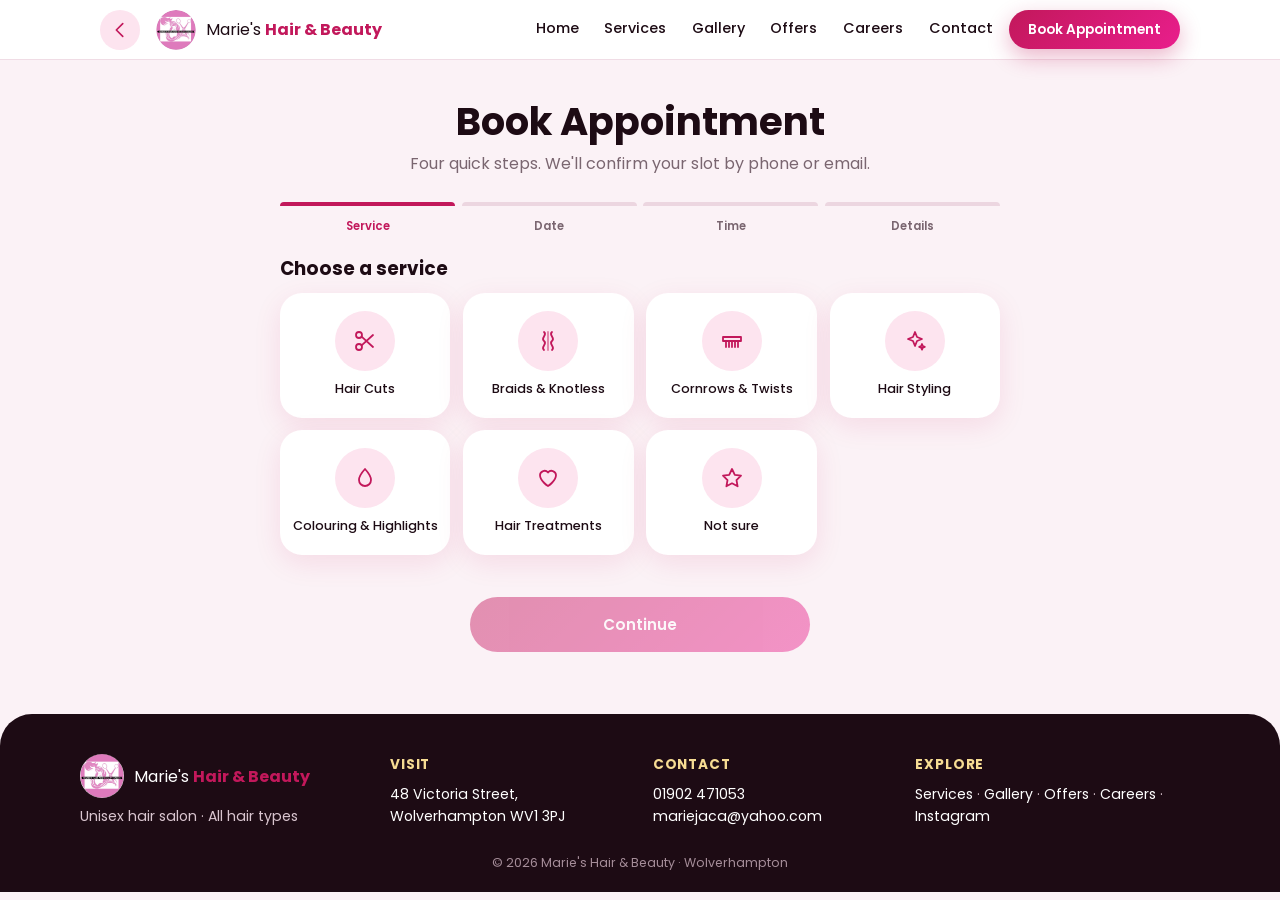
==== book.html @ dc259b33 "Redesign as app-style multi-page site with stepped booking; remove AI-generated imagery Co-Authored-" ====
<!doctype html>
<html lang="en-GB">
<head>
<meta charset="utf-8">
<meta name="viewport" content="width=device-width,initial-scale=1,viewport-fit=cover">
<title>Book Appointment | Marie's Hair & Beauty</title>
<meta name="description" content="Book your hair appointment online at Marie's Hair & Beauty, Wolverhampton. Choose a service, date and time.">
<meta name="theme-color" content="#c2185b">
<meta property="og:title" content="Book Appointment | Marie's Hair & Beauty">
<meta property="og:description" content="Book your hair appointment online at Marie's Hair & Beauty, Wolverhampton. Choose a service, date and time.">
<meta property="og:image" content="img/braids.jpg">
<link rel="icon" href="img/logo.png">
<link rel="preconnect" href="https://fonts.googleapis.com"><link rel="preconnect" href="https://fonts.gstatic.com" crossorigin>
<link href="https://fonts.googleapis.com/css2?family=Great+Vibes&family=Poppins:wght@300;400;500;600;700&display=swap" rel="stylesheet">
<link rel="stylesheet" href="style.css">
</head>
<body class="p-book">
<header class="top">
  <div class="top-in">
    <a class="back" href="index.html" onclick="if(history.length>1){history.back();return false}" aria-label="Back"><svg viewBox="0 0 24 24" width="24" height="24" fill="none" stroke="currentColor" stroke-width="1.8" stroke-linecap="round" stroke-linejoin="round" aria-hidden="true" ><path d="M15 5l-7 7 7 7"/></svg></a>
    <a class="brand" href="index.html"><img src="img/logo.png" alt="" width="40" height="40"><span>Marie's <b>Hair &amp; Beauty</b></span></a>
    <nav class="desk"><a href="index.html">Home</a><a href="services.html">Services</a><a href="gallery.html">Gallery</a><a href="offers.html">Offers</a><a href="careers.html">Careers</a><a href="contact.html">Contact</a></nav>
    <a class="btn sm" href="book.html">Book Appointment</a>
  </div>
</header>

<main>

<section class="wrap sec narrow booking" id="bk">
  <div class="pagehead"><h1>Book Appointment</h1><p>Four quick steps. We'll confirm your slot by phone or email.</p></div>
  <ol class="prog" id="prog"><li class="on">Service</li><li>Date</li><li>Time</li><li>Details</li></ol>

  <div class="step on" data-s="0">
    <h2>Choose a service</h2>
    <div class="chips"><button type="button" class="chip" data-v="Hair Cut"><i><svg viewBox="0 0 24 24" width="24" height="24" fill="none" stroke="currentColor" stroke-width="1.8" stroke-linecap="round" stroke-linejoin="round" aria-hidden="true" ><circle cx="6" cy="6" r="3"/><circle cx="6" cy="18" r="3"/><path d="M8.6 7.6L20 18M8.6 16.4L20 6"/></svg></i><span>Hair Cuts</span></button><button type="button" class="chip" data-v="Braids / Knotless"><i><svg viewBox="0 0 24 24" width="24" height="24" fill="none" stroke="currentColor" stroke-width="1.8" stroke-linecap="round" stroke-linejoin="round" aria-hidden="true" ><path d="M8 3c4 3-4 6 0 9s-4 6 0 9M16 3c-4 3 4 6 0 9s4 6 0 9"/><path d="M12 3v18" opacity=".5"/></svg></i><span>Braids & Knotless</span></button><button type="button" class="chip" data-v="Cornrows / Twists"><i><svg viewBox="0 0 24 24" width="24" height="24" fill="none" stroke="currentColor" stroke-width="1.8" stroke-linecap="round" stroke-linejoin="round" aria-hidden="true" ><path d="M3 8h18v4H3z"/><path d="M6 12v6M9 12v6M12 12v6M15 12v6M18 12v6"/></svg></i><span>Cornrows & Twists</span></button><button type="button" class="chip" data-v="Hair Styling"><i><svg viewBox="0 0 24 24" width="24" height="24" fill="none" stroke="currentColor" stroke-width="1.8" stroke-linecap="round" stroke-linejoin="round" aria-hidden="true" ><path d="M12 3l2 5 5 2-5 2-2 5-2-5-5-2 5-2z"/><path d="M19 15l.8 2 2 .8-2 .8-.8 2-.8-2-2-.8 2-.8z"/></svg></i><span>Hair Styling</span></button><button type="button" class="chip" data-v="Colouring / Highlights"><i><svg viewBox="0 0 24 24" width="24" height="24" fill="none" stroke="currentColor" stroke-width="1.8" stroke-linecap="round" stroke-linejoin="round" aria-hidden="true" ><path d="M12 3s6 6.5 6 11a6 6 0 0 1-12 0c0-4.500 6-11 6-11z"/></svg></i><span>Colouring & Highlights</span></button><button type="button" class="chip" data-v="Hair Treatment"><i><svg viewBox="0 0 24 24" width="24" height="24" fill="none" stroke="currentColor" stroke-width="1.8" stroke-linecap="round" stroke-linejoin="round" aria-hidden="true" ><path d="M12 20s-8-5-8-11a4.500 4.500 0 0 1 8-2.500A4.500 4.500 0 0 1 20 9c0 6-8 11-8 11z"/></svg></i><span>Hair Treatments</span></button><button type="button" class="chip" data-v="Not sure, advise me"><i><svg viewBox="0 0 24 24" width="24" height="24" fill="none" stroke="currentColor" stroke-width="1.8" stroke-linecap="round" stroke-linejoin="round" aria-hidden="true" ><path d="M12 3l2.800 5.800 6.200.9-4.500 4.400 1.100 6.200L12 17.300 6.400 20.300l1.100-6.200L3 9.700l6.200-.9z"/></svg></i><span>Not sure</span></button></div>
  </div>
  <div class="step" data-s="1">
    <h2>Pick a date</h2>
    <p class="mut small" id="dnote"></p>
    <div class="dates" id="dates"></div>
  </div>
  <div class="step" data-s="2">
    <h2>Choose a time</h2>
    <div class="times" id="times"></div>
    <p class="mut small">Time slots are requests. We'll confirm availability with you.</p>
  </div>
  <div class="step" data-s="3">
    <h2>Your details</h2>
    <form class="form flat" id="df" novalidate>
      <label>Full name<input name="name" required autocomplete="name"></label>
      <label>Phone<input name="phone" type="tel" required autocomplete="tel" placeholder="07xxx xxxxxx"></label>
      <label>Email <small>(optional)</small><input name="email" type="email" autocomplete="email"></label>
      <label>Notes <small>(style, length, colour, anything we should know)</small><textarea name="notes" rows="3"></textarea></label>
      <label class="chk"><input type="checkbox" id="disc"> Apply the opening 10% discount (bookings 1–14 Oct 2026)</label>
      <label class="chk"><input type="checkbox" id="rem" checked> Remember my details on this device</label>
    </form>
  </div>
  <p class="err" id="err" role="alert"></p>

  <div class="summary" id="sum" hidden></div>
  <div class="bar"><button class="btn ghost" id="prev" type="button" hidden>Back</button><button class="btn block" id="next" type="button" disabled>Continue</button></div>

  <div class="done" id="done" hidden>
    <div class="tick"><svg viewBox="0 0 24 24" width="24" height="24" fill="none" stroke="currentColor" stroke-width="1.8" stroke-linecap="round" stroke-linejoin="round" aria-hidden="true" ><path d="M5 12.500l4.500 4.500L19 7"/></svg></div>
    <h2>Request ready to send</h2>
    <p id="dmsg"></p>
    <div class="summary" id="dsum"></div>
    <p class="mut small">Your email app should have opened with the booking ready. Tap <b>Send</b> there to finish. If it didn't open, use the button below.</p>
    <a class="btn block" id="mailbtn" href="#"><svg viewBox="0 0 24 24" width="24" height="24" fill="none" stroke="currentColor" stroke-width="1.8" stroke-linecap="round" stroke-linejoin="round" aria-hidden="true" ><path d="M21 3L10 14M21 3l-7 18-4-7-7-4z"/></svg> Send booking email</a>
    <button class="btn ghost block" id="icsbtn" type="button"><svg viewBox="0 0 24 24" width="24" height="24" fill="none" stroke="currentColor" stroke-width="1.8" stroke-linecap="round" stroke-linejoin="round" aria-hidden="true" ><path d="M12 3v12M7 10l5 5 5-5M4 21h16"/></svg> Add to my calendar</button>
    <a class="btn ghost block" href="tel:01902471053"><svg viewBox="0 0 24 24" width="24" height="24" fill="none" stroke="currentColor" stroke-width="1.8" stroke-linecap="round" stroke-linejoin="round" aria-hidden="true" ><path d="M5 4h4l2 5-2.500 1.500a11 11 0 0 0 5 5L15 13l5 2v4a2 2 0 0 1-2 2A16 16 0 0 1 3 6a2 2 0 0 1 2-2z"/></svg> Call 01902 471053</a>
    <a class="link" href="book.html">Make another booking</a>
  </div>
</section>

</main>
<footer class="foot">
  <div class="foot-in">
    <div><a class="brand" href="index.html"><img src="img/logo.png" alt="" width="44" height="44"><span>Marie's <b>Hair &amp; Beauty</b></span></a>
    <p>Unisex hair salon · All hair types</p></div>
    <div><h4>Visit</h4><p><a href="https://www.google.com/maps/search/?api=1&query=48+Victoria+Street+Wolverhampton+WV1+3PJ" target="_blank" rel="noopener">48 Victoria Street, Wolverhampton WV1 3PJ</a></p></div>
    <div><h4>Contact</h4><p><a href="tel:01902471053">01902 471053</a><br><a href="mailto:mariejaca@yahoo.com">mariejaca@yahoo.com</a></p></div>
    <div><h4>Explore</h4><p><a href="services.html">Services</a> · <a href="gallery.html">Gallery</a> · <a href="offers.html">Offers</a> · <a href="careers.html">Careers</a> · <a href="https://www.instagram.com/marieshairandbeautysalon/" target="_blank" rel="noopener">Instagram</a></p></div>
  </div>
  <p class="copy">© <span id="yr"></span> Marie's Hair &amp; Beauty · Wolverhampton</p>
</footer>
<nav class="tabbar" aria-label="Main"><a href="index.html" class=""><svg viewBox="0 0 24 24" width="24" height="24" fill="none" stroke="currentColor" stroke-width="1.8" stroke-linecap="round" stroke-linejoin="round" aria-hidden="true" ><path d="M3 11l9-8 9 8"/><path d="M5 10v10h5v-6h4v6h5V10"/></svg><span>Home</span></a><a href="services.html" class=""><svg viewBox="0 0 24 24" width="24" height="24" fill="none" stroke="currentColor" stroke-width="1.8" stroke-linecap="round" stroke-linejoin="round" aria-hidden="true" ><circle cx="6" cy="6" r="3"/><circle cx="6" cy="18" r="3"/><path d="M8.6 7.6L20 18M8.6 16.4L20 6"/></svg><span>Services</span></a><a href="book.html" class="on mid"><svg viewBox="0 0 24 24" width="24" height="24" fill="none" stroke="currentColor" stroke-width="1.8" stroke-linecap="round" stroke-linejoin="round" aria-hidden="true" ><rect x="3" y="5" width="18" height="16" rx="3"/><path d="M3 10h18M8 3v4M16 3v4"/></svg><span>Book</span></a><a href="gallery.html" class=""><svg viewBox="0 0 24 24" width="24" height="24" fill="none" stroke="currentColor" stroke-width="1.8" stroke-linecap="round" stroke-linejoin="round" aria-hidden="true" ><rect x="3" y="4" width="18" height="16" rx="3"/><circle cx="9" cy="10" r="1.500"/><path d="M21 16l-5-5-9 9"/></svg><span>Gallery</span></a><a href="contact.html" class=""><svg viewBox="0 0 24 24" width="24" height="24" fill="none" stroke="currentColor" stroke-width="1.8" stroke-linecap="round" stroke-linejoin="round" aria-hidden="true" ><circle cx="12" cy="8" r="4"/><path d="M4 21a8 8 0 0 1 16 0"/></svg><span>Contact</span></a></nav>
<script src="app.js"></script>
<script src="book.js"></script>
</body>
</html>
---- style.css ----
:root{--p:#c2185b;--p2:#e91e8c;--pd:#8e0f43;--pl:#fde4ef;--pl2:#fff5f9;--gold:#e0b45a;--gold2:#f6dc93;--ink:#1d0b14;--mut:#7a6670;--bg:#fbf2f6;--r:22px;--sh:0 8px 28px rgba(194,24,91,.10)}
*{box-sizing:border-box;margin:0;padding:0}html{scroll-behavior:smooth;-webkit-text-size-adjust:100%}
body{font-family:Poppins,system-ui,sans-serif;background:var(--bg);color:var(--ink);line-height:1.6;overflow-x:hidden;padding-bottom:88px}
img{max-width:100%;display:block}a{color:var(--p);text-decoration:none}button{font:inherit;cursor:pointer}
[hidden]{display:none!important}
h1,h2,h3{line-height:1.2}svg{flex:none}
.wrap{max-width:1120px;margin:auto;padding-inline:20px}.narrow{max-width:760px}.sec{padding-block:1.4rem}
.mut{color:var(--mut)}.small{font-size:.8rem}.center{text-align:center}
/* buttons */
.btn{display:inline-flex;align-items:center;justify-content:center;gap:.5rem;background:linear-gradient(135deg,var(--p),var(--p2));color:#fff;border:0;border-radius:50px;padding:.95rem 1.8rem;font-weight:600;font-size:.95rem;box-shadow:0 8px 22px rgba(194,24,91,.32);transition:.2s}
.btn:hover{transform:translateY(-2px)}.btn:disabled{opacity:.45;box-shadow:none;cursor:not-allowed;transform:none}
.btn.sm{padding:.55rem 1.2rem;font-size:.85rem}.btn.block{width:100%}
.btn.gold{background:linear-gradient(135deg,var(--gold),var(--gold2));color:#3b2500;box-shadow:0 6px 18px rgba(0,0,0,.2)}
.btn.ghost{background:#fff;color:var(--p);border:2px solid var(--p);box-shadow:none}
.btn.ghost-w{background:rgba(255,255,255,.14);border:1.5px solid rgba(255,255,255,.6);box-shadow:none}
.btn svg{width:20px;height:20px}
/* header */
.top{position:sticky;top:0;z-index:30;background:rgba(255,255,255,.94);backdrop-filter:blur(12px);border-bottom:1px solid #f0dce5}
.top-in{max-width:1120px;margin:auto;padding:.6rem 20px;display:flex;align-items:center;gap:1rem}
.brand{display:flex;align-items:center;gap:.6rem;color:var(--ink);font-weight:400;font-size:1rem;margin-right:auto}.brand img{border-radius:50%}.brand b{color:var(--p);font-weight:700}
.back{width:40px;height:40px;border-radius:50%;background:var(--pl);display:grid;place-items:center;color:var(--p)}.back svg{width:22px}
.desk{display:flex;gap:1.6rem}.desk a{color:var(--ink);font-size:.9rem;font-weight:500;padding:.3rem 0;border-bottom:2px solid transparent}.desk a.on,.desk a:hover{color:var(--p);border-color:var(--p)}
/* hero */
.hero{background:radial-gradient(circle at 85% 10%,#ff5fa8 0,transparent 45%),linear-gradient(150deg,var(--pd),var(--p) 55%,var(--p2));color:#fff;border-radius:0 0 40px 40px;padding:2.4rem 0 3.2rem;overflow:hidden}
.hero-in{max-width:1120px;margin:auto;padding-inline:20px;display:grid;grid-template-columns:1.1fr .9fr;gap:2rem;align-items:center}
.hi{font-family:'Great Vibes',cursive;font-size:2rem;color:var(--gold2);line-height:1}
.hero h1{font-size:clamp(1.9rem,4.6vw,3.3rem);font-weight:700;margin:.3rem 0 1rem}.hero h1 em{display:block;font-style:normal;color:var(--gold2);font-weight:600;font-size:.62em;margin-top:.4rem}
.lead{color:#ffe9f2;max-width:520px;margin-bottom:1.4rem}
.search{display:flex;align-items:center;gap:.7rem;background:#fff;color:var(--mut);border-radius:50px;padding:.55rem .55rem .55rem 1.2rem;max-width:480px;box-shadow:0 10px 30px rgba(0,0,0,.2)}
.search svg{color:var(--p)}.search span{flex:1;font-size:.9rem}.search b{width:42px;height:42px;border-radius:50%;background:var(--pl);display:grid;place-items:center;color:var(--p)}
.hero-cta{display:flex;gap:.8rem;margin-top:1.2rem;flex-wrap:wrap}
.hero-pics{position:relative;height:340px}.hero-pics img{position:absolute;object-fit:cover;border-radius:26px;border:4px solid #fff;box-shadow:0 14px 36px rgba(0,0,0,.35)}
.p1{width:150px;height:190px;left:0;top:70px;transform:rotate(-8deg)}.p2{width:190px;height:250px;left:calc(50% - 95px);top:0;z-index:2}.p3{width:150px;height:190px;right:0;top:80px;transform:rotate(8deg)}
/* sections */
.sec-h{display:flex;justify-content:space-between;align-items:baseline;margin-bottom:.9rem}.sec-h h2{font-size:1.25rem;font-weight:700}.sec-h a{display:flex;align-items:center;gap:.2rem;font-size:.85rem;font-weight:500}.sec-h a svg{width:16px}
.offer-card{position:relative;display:flex;justify-content:space-between;align-items:center;gap:1rem;background:linear-gradient(135deg,var(--pd),var(--p));color:#fff;border-radius:var(--r);padding:1.5rem;overflow:hidden;box-shadow:var(--sh)}
.offer-card:before{content:"";position:absolute;right:-60px;top:-60px;width:220px;height:220px;border-radius:50%;background:rgba(255,255,255,.08)}
.offer-card small{color:var(--gold2);font-weight:500;letter-spacing:.04em}.offer-card h3,.offer-card h1{font-size:1.4rem;margin:.3rem 0 .9rem;font-weight:700}.offer-card span:not(.btn){color:var(--gold2)}
.offer-card.big{flex-direction:column;align-items:flex-start;padding:2rem;margin-top:1rem}.offer-card.big h1{font-size:clamp(1.8rem,5vw,2.6rem)}.offer-card.big p{color:#ffe9f2;margin-bottom:1rem}
.off-badge{flex:none;width:92px;height:92px;border-radius:50%;background:linear-gradient(135deg,var(--gold),var(--gold2));color:#3b2500;display:grid;place-content:center;text-align:center;line-height:1;z-index:1;box-shadow:0 8px 20px rgba(0,0,0,.25)}.offer-card .off-badge span{color:#3b2500}.off-badge b{font-size:1.9rem}.off-badge span{font-size:.8rem;font-weight:700}
.offer-card.big .off-badge{position:absolute;right:1.4rem;top:1.4rem}
.cd{display:flex;gap:.5rem;margin-bottom:1rem;align-items:center;flex-wrap:wrap}.cd div{background:rgba(255,255,255,.14);border-radius:12px;padding:.35rem .7rem;text-align:center;min-width:54px}.cd b{display:block;font-size:1.15rem}.cd small{font-size:.6rem;letter-spacing:.12em;text-transform:uppercase;color:#fff}.cd p{font-weight:600;color:var(--gold2)}
.svc-row{display:grid;grid-template-columns:repeat(6,1fr);gap:.8rem}
.svc{display:flex;flex-direction:column;align-items:center;gap:.5rem;color:var(--ink);font-size:.8rem;font-weight:500;text-align:center}
.svc i,.chip i,.lcard>i{width:60px;height:60px;border-radius:50%;background:var(--pl);color:var(--p);display:grid;place-items:center;transition:.2s}.svc:hover i{background:var(--p);color:#fff;transform:translateY(-3px)}
.hscroll{display:flex;gap:1rem;overflow-x:auto;scroll-snap-type:x mandatory;padding-bottom:.6rem;scrollbar-width:none}.hscroll::-webkit-scrollbar{display:none}
.hscroll a{flex:0 0 200px;scroll-snap-align:start}.hscroll img{width:100%;height:260px;object-fit:cover;border-radius:var(--r);box-shadow:var(--sh)}
.feat{display:grid;grid-template-columns:repeat(4,1fr);gap:1rem}.feat>div{background:#fff;border-radius:var(--r);padding:1.3rem;box-shadow:var(--sh)}.feat svg{color:var(--p);width:30px;height:30px}.feat h3{font-size:1rem;margin:.6rem 0 .2rem}.feat p{font-size:.85rem;color:var(--mut)}
.promo{display:flex;justify-content:space-between;align-items:center;gap:1rem;flex-wrap:wrap;background:var(--ink);color:#fff;border-radius:var(--r);padding:1.6rem}.promo small{color:var(--gold2);font-weight:600;letter-spacing:.08em;text-transform:uppercase;font-size:.72rem}.promo h3{font-size:1.3rem;margin:.2rem 0}.promo p{color:#d9c5cf;font-size:.9rem}
/* inner pages */
.pagehead{text-align:center;margin:1rem 0 1.6rem}.pagehead h1{font-size:clamp(1.7rem,4vw,2.4rem);font-weight:700}.pagehead p{color:var(--mut);max-width:520px;margin:.4rem auto 0}
.pill{display:inline-block;background:var(--pl);color:var(--p);font-weight:600;font-size:.75rem;padding:.25rem .8rem;border-radius:50px;margin-bottom:.6rem;letter-spacing:.05em;text-transform:uppercase}
.list{display:grid;gap:.9rem}.lcard{display:flex;align-items:center;gap:1rem;background:#fff;border-radius:var(--r);padding:1rem 1.2rem;box-shadow:var(--sh)}.lcard h3{font-size:1.05rem}.lcard p{font-size:.85rem;color:var(--mut)}.lcard>div{flex:1}
.note-card{display:flex;gap:.8rem;align-items:center;background:var(--pl);border-radius:var(--r);padding:1rem 1.2rem;margin:1.2rem 0;font-size:.9rem}.note-card svg{color:var(--p);width:28px;height:28px}
.gal{display:grid;grid-template-columns:repeat(2,1fr);gap:.9rem;margin-bottom:1.6rem}.tile{border:0;padding:0;border-radius:var(--r);overflow:hidden;background:#ddd;aspect-ratio:1;box-shadow:var(--sh)}.tile.tall{aspect-ratio:3/4}.tile img{width:100%;height:100%;object-fit:cover;transition:.4s}.tile:hover img{transform:scale(1.06)}
.lb{position:fixed;inset:0;z-index:100;background:rgba(20,5,12,.93);display:flex;align-items:center;justify-content:center}.lb[hidden]{display:none}.lb img{max-width:min(92vw,560px);max-height:82vh;border-radius:16px}
.lb button{position:absolute;background:rgba(255,255,255,.15);color:#fff;border:0;width:46px;height:46px;border-radius:50%;font-size:1.8rem;line-height:1}.lb-x{top:16px;right:16px}.lb-p{left:12px}.lb-n{right:12px}
.panel{background:#fff;border-radius:var(--r);padding:1.4rem;box-shadow:var(--sh);margin-top:1rem}.panel h2{font-size:1.1rem;margin:.2rem 0 .8rem}.two{display:grid;grid-template-columns:1fr 1fr;gap:1rem}.two .panel{margin:0}
.ticks{list-style:none}.ticks li{position:relative;padding-left:1.7rem;margin:.45rem 0;font-size:.92rem}.ticks li:before{content:"";position:absolute;left:0;top:.35em;width:1.05rem;height:1.05rem;border-radius:50%;background:var(--pl) url("data:image/svg+xml,%3Csvg xmlns='http://www.w3.org/2000/svg' viewBox='0 0 24 24' fill='none' stroke='%23c2185b' stroke-width='3.5' stroke-linecap='round' stroke-linejoin='round'%3E%3Cpath d='M5 12.5l4.5 4.5L19 7'/%3E%3C/svg%3E") center/70% no-repeat}
.steps{padding-left:1.2rem;margin-bottom:1rem}.steps li{margin:.5rem 0;font-size:.92rem}
.quick{display:grid;grid-template-columns:repeat(2,1fr);gap:.8rem}.quick a{display:flex;flex-direction:column;gap:.15rem;background:#fff;border-radius:var(--r);padding:1.1rem;box-shadow:var(--sh);color:var(--ink);word-break:break-word}.quick svg{color:var(--p);margin-bottom:.3rem}.quick span{font-size:.8rem;color:var(--mut)}
.map{margin-top:1rem;border-radius:var(--r);overflow:hidden;box-shadow:var(--sh)}.map iframe{width:100%;height:280px;border:0;display:block}
/* forms */
.form{display:grid;gap:.9rem}.form label{display:flex;flex-direction:column;gap:.3rem;font-weight:500;font-size:.85rem}.form small{font-weight:300;color:var(--mut)}
.form input:not([type=checkbox]),.form select,.form textarea{font:400 1rem Poppins;padding:.85rem 1rem;border:1.5px solid #ecd6e0;border-radius:14px;background:var(--pl2);width:100%}
.form input:focus,.form textarea:focus{outline:none;border-color:var(--p);box-shadow:0 0 0 3px rgba(194,24,91,.15)}.chk{flex-direction:row!important;align-items:center;gap:.6rem!important;font-weight:400!important}.chk input{accent-color:var(--p);width:18px;height:18px}
.err{color:#c0182f;font-size:.88rem;min-height:1.2em;margin-top:.4rem}.flat{background:#fff;border-radius:var(--r);padding:1.2rem;box-shadow:var(--sh)}
/* booking */
.prog{display:flex;list-style:none;gap:.4rem;margin-bottom:1.4rem}.prog li{flex:1;text-align:center;font-size:.72rem;font-weight:600;color:var(--mut);padding-top:.7rem;border-top:4px solid #ecd6e0;border-radius:4px}.prog li.on{color:var(--p);border-color:var(--p)}.prog li.ok{border-color:var(--gold)}
.step{display:none}.step.on{display:block;animation:in .3s}@keyframes in{from{opacity:0;transform:translateY(8px)}}.step h2{font-size:1.15rem;margin-bottom:.8rem}
.chips{display:grid;grid-template-columns:repeat(3,1fr);gap:.8rem}.chip{border:2px solid transparent;background:#fff;border-radius:var(--r);padding:1rem .5rem;display:flex;flex-direction:column;align-items:center;gap:.5rem;font-size:.8rem;font-weight:500;color:var(--ink);box-shadow:var(--sh);transition:.2s}.chip.sel{border-color:var(--p);background:var(--pl2)}.chip.sel i{background:var(--p);color:#fff}
.dates{display:grid;grid-template-columns:repeat(4,1fr);gap:.8rem .6rem;padding-top:.6rem}.dt{position:relative;border:2px solid transparent;background:#fff;border-radius:18px;padding:.7rem .2rem;text-align:center;box-shadow:var(--sh);color:var(--ink)}.dt small{display:block;font-size:.7rem;color:var(--mut);text-transform:uppercase;letter-spacing:.08em}.dt b{font-size:1.3rem;display:block;line-height:1.2}.dt em{font-style:normal;font-size:.68rem;color:var(--mut)}.dt.sel{background:var(--p);color:#fff;border-color:var(--p)}.dt.sel small,.dt.sel em{color:#ffd9e8}
.dt .off{position:absolute;top:-8px;right:-4px;background:var(--gold);color:#3b2500;font-size:.6rem;font-weight:700;padding:.1rem .45rem;border-radius:50px}
.times{display:grid;grid-template-columns:repeat(4,1fr);gap:.6rem}.tm{border:2px solid transparent;background:#fff;border-radius:14px;padding:.7rem 0;font-weight:500;font-size:.9rem;box-shadow:var(--sh);color:var(--ink)}.tm.sel{background:var(--p);color:#fff}
.summary{background:var(--pl);border-radius:var(--r);padding:1rem 1.2rem;margin-top:1rem;font-size:.9rem}.summary div{display:flex;justify-content:space-between;gap:1rem;padding:.25rem 0}.summary span{color:var(--mut)}.summary b{text-align:right}
.bar{display:flex;gap:.7rem;position:fixed;left:0;right:0;bottom:0;z-index:40;padding:.8rem 20px calc(.8rem + env(safe-area-inset-bottom));background:#fff;border-radius:24px 24px 0 0;box-shadow:0 -8px 30px rgba(194,24,91,.15)}.bar .ghost{flex:0 0 auto}
.done{text-align:center}.done .tick{width:76px;height:76px;border-radius:50%;background:linear-gradient(135deg,var(--p),var(--p2));color:#fff;display:grid;place-items:center;margin:0 auto 1rem}.done .tick svg{width:38px;height:38px}.done .btn{margin-top:.7rem}.done .summary{text-align:left;margin:1rem 0}.link{display:inline-block;margin-top:1.2rem;font-weight:500}
.booking.fin .prog,.booking.fin .step,.booking.fin .bar,.booking.fin .pagehead,.booking.fin #sum{display:none}
.booking .bar{max-width:none}
/* footer / tabs */
.sticky-cta{position:fixed;left:0;right:0;bottom:0;z-index:40;padding:.8rem 20px calc(.8rem + env(safe-area-inset-bottom));background:#fff;border-radius:24px 24px 0 0;box-shadow:0 -8px 30px rgba(194,24,91,.15)}
.foot{background:var(--ink);color:#d9c5cf;margin-top:2.5rem;padding:2.5rem 20px 1.2rem;border-radius:32px 32px 0 0}.foot-in{max-width:1120px;margin:auto;display:grid;grid-template-columns:1.2fr 1fr 1fr 1.2fr;gap:1.6rem}.foot .brand{color:#fff}.foot h4{color:var(--gold2);font-size:.85rem;margin-bottom:.4rem;letter-spacing:.06em;text-transform:uppercase}.foot a{color:#fff}.foot p{font-size:.88rem;margin-top:.4rem}.copy{text-align:center;font-size:.78rem!important;margin-top:1.6rem!important;color:#a58d99}
.tabbar{display:none}
body:has(.sticky-cta) .tabbar,body.p-book .tabbar{display:none!important}
@media(min-width:861px){.hscroll a{flex:1 1 0}.sticky-cta,.bar{position:static;box-shadow:none;background:none;padding:1.2rem 0 0;border-radius:0}.sticky-cta .btn,.bar .btn.block{max-width:340px;margin:auto}.bar{justify-content:center}body{padding-bottom:0}.tabbar{display:none!important}
.chips{grid-template-columns:repeat(4,1fr)}.dates{grid-template-columns:repeat(7,1fr)}.times{grid-template-columns:repeat(6,1fr)}.gal{grid-template-columns:repeat(4,1fr)}.quick{grid-template-columns:repeat(4,1fr)}.sticky-cta{max-width:1120px;margin:1rem auto 0;padding-inline:20px}}
@media(max-width:860px){
.desk,.top .btn.sm{display:none}.hero{padding:1.6rem 0 2.4rem;border-radius:0 0 32px 32px}.hero-in{grid-template-columns:1fr}.hero-pics{height:260px;order:-1}.hero-txt{text-align:left}
.p1,.p3{width:110px;height:140px;top:60px}.p2{width:140px;height:190px;left:calc(50% - 70px)}
.svc-row{grid-template-columns:repeat(3,1fr);gap:1rem .6rem}.feat{grid-template-columns:1fr 1fr}.two{grid-template-columns:1fr}.foot-in{grid-template-columns:1fr 1fr}.foot{padding-bottom:6rem}
.tabbar{display:flex;position:fixed;left:12px;right:12px;bottom:calc(10px + env(safe-area-inset-bottom));z-index:40;background:#fff;border-radius:28px;box-shadow:0 10px 34px rgba(194,24,91,.28);padding:.45rem .4rem}
.tabbar a{flex:1;display:flex;flex-direction:column;align-items:center;gap:.1rem;color:#a48a97;font-size:.66rem;font-weight:500;padding:.3rem 0}.tabbar svg{width:22px;height:22px}.tabbar a.on{color:var(--p)}
.tabbar a.mid{margin-top:-24px}.tabbar a.mid svg{width:54px;height:54px;padding:15px;border-radius:50%;background:linear-gradient(135deg,var(--p),var(--p2));color:#fff;box-shadow:0 8px 20px rgba(194,24,91,.45)}}
@media(max-width:420px){.offer-card{flex-direction:column;align-items:flex-start}.offer-card .off-badge{position:absolute;right:1rem;top:1rem;width:72px;height:72px}.off-badge b{font-size:1.4rem}.offer-card h3{padding-right:76px}.dates{gap:.45rem}.times{gap:.45rem}}
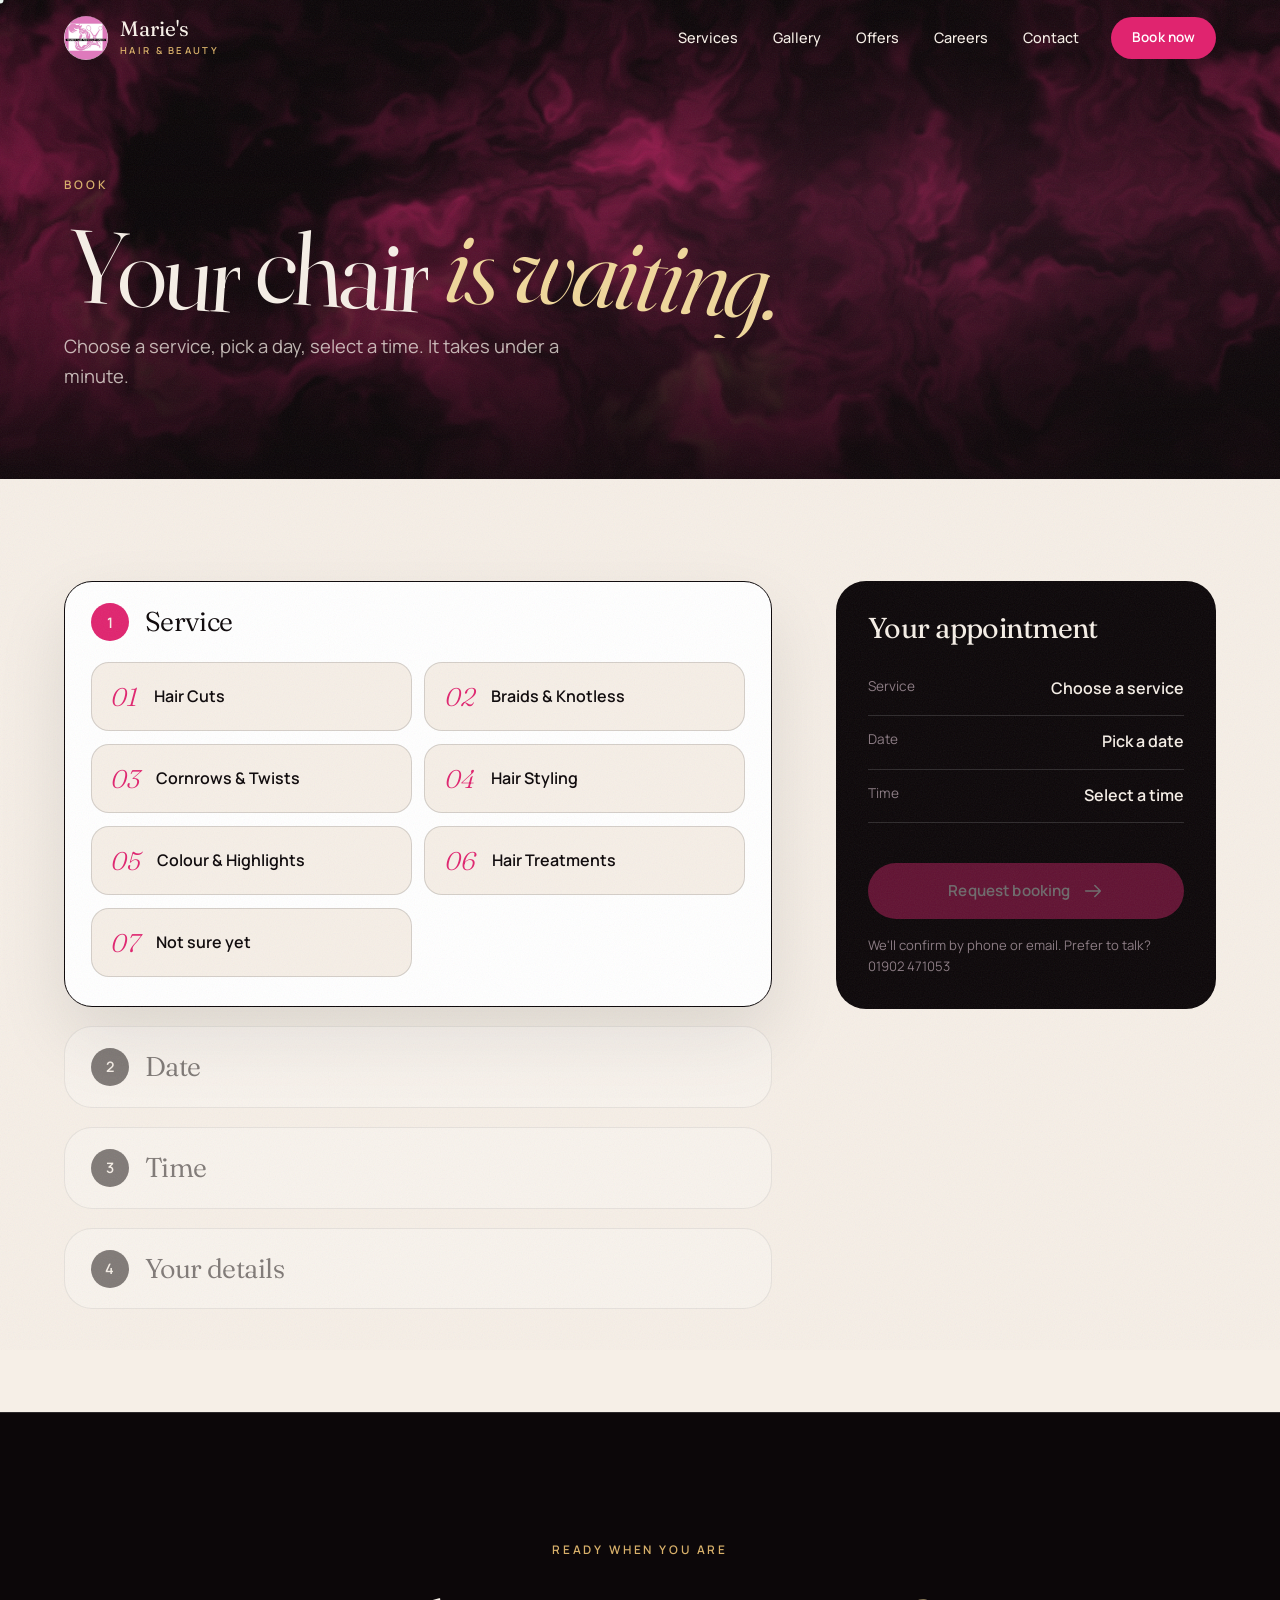
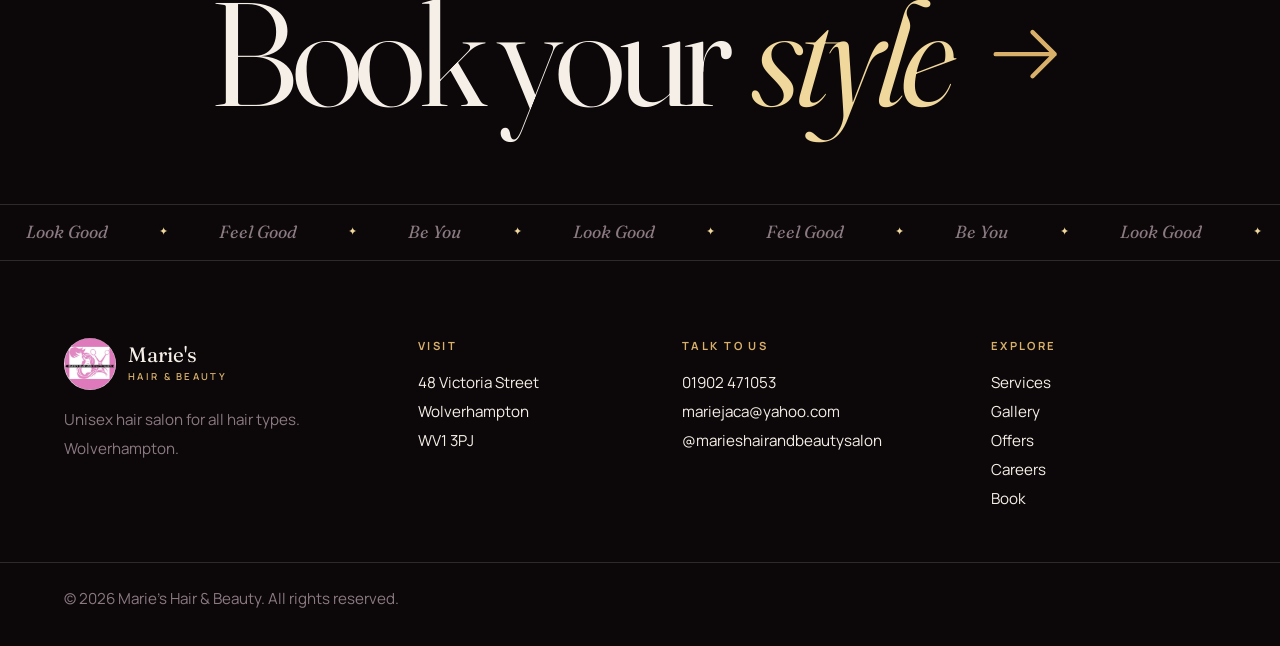
==== commit 4f9df6b8: "Rebuild as editorial desktop-first website: WebGL hero, scroll effects, calendar booking Co-Authored" ====
--- a/book.html
+++ b/book.html
@@ -5,87 +5,86 @@
 <meta name="viewport" content="width=device-width,initial-scale=1,viewport-fit=cover">
 <title>Book Appointment | Marie's Hair & Beauty</title>
 <meta name="description" content="Book your hair appointment online at Marie's Hair & Beauty, Wolverhampton. Choose a service, date and time.">
-<meta name="theme-color" content="#c2185b">
+<meta name="theme-color" content="#0c0709">
+<meta property="og:type" content="website">
 <meta property="og:title" content="Book Appointment | Marie's Hair & Beauty">
 <meta property="og:description" content="Book your hair appointment online at Marie's Hair & Beauty, Wolverhampton. Choose a service, date and time.">
 <meta property="og:image" content="img/braids.jpg">
 <link rel="icon" href="img/logo.png">
 <link rel="preconnect" href="https://fonts.googleapis.com"><link rel="preconnect" href="https://fonts.gstatic.com" crossorigin>
-<link href="https://fonts.googleapis.com/css2?family=Great+Vibes&family=Poppins:wght@300;400;500;600;700&display=swap" rel="stylesheet">
+<link href="https://fonts.googleapis.com/css2?family=Fraunces:ital,opsz,wght@0,9..144,300..700;1,9..144,300..700&family=Manrope:wght@300..800&display=swap" rel="stylesheet">
 <link rel="stylesheet" href="style.css">
+<script type="application/ld+json">{"@context":"https://schema.org","@type":"HairSalon","name":"Marie's Hair & Beauty","telephone":"+441902471053","email":"mariejaca@yahoo.com","url":"https://maries-hair-and-beauty.vercel.app/","sameAs":["https://www.instagram.com/marieshairandbeautysalon/"],"address":{"@type":"PostalAddress","streetAddress":"48 Victoria Street","addressLocality":"Wolverhampton","postalCode":"WV1 3PJ","addressCountry":"GB"}}</script>
 </head>
-<body class="p-book">
-<header class="top">
-  <div class="top-in">
-    <a class="back" href="index.html" onclick="if(history.length>1){history.back();return false}" aria-label="Back"><svg viewBox="0 0 24 24" width="24" height="24" fill="none" stroke="currentColor" stroke-width="1.8" stroke-linecap="round" stroke-linejoin="round" aria-hidden="true" ><path d="M15 5l-7 7 7 7"/></svg></a>
-    <a class="brand" href="index.html"><img src="img/logo.png" alt="" width="40" height="40"><span>Marie's <b>Hair &amp; Beauty</b></span></a>
-    <nav class="desk"><a href="index.html">Home</a><a href="services.html">Services</a><a href="gallery.html">Gallery</a><a href="offers.html">Offers</a><a href="careers.html">Careers</a><a href="contact.html">Contact</a></nav>
-    <a class="btn sm" href="book.html">Book Appointment</a>
+<body class="pg-book">
+<div class="grain" aria-hidden="true"></div><div class="prog" aria-hidden="true"></div>
+<header class="hdr" id="hdr">
+  <a class="logo" href="index.html" aria-label="Marie's Hair &amp; Beauty, home"><img src="img/logo.png" alt="" width="44" height="44"><span>Marie's<small>Hair &amp; Beauty</small></span></a>
+  <nav class="links" aria-label="Main"><a href="services.html">Services</a><a href="gallery.html">Gallery</a><a href="offers.html">Offers</a><a href="careers.html">Careers</a><a href="contact.html">Contact</a></nav>
+  <a class="btn sm" href="book.html" data-mag>Book now</a>
+  <button class="burger" id="burger" aria-label="Menu" aria-expanded="false"><i></i><i></i></button>
+</header>
+<div class="mnav" id="mnav" aria-hidden="true"><a href="index.html" style="--i:0">Home</a><a href="services.html" style="--i:1">Services</a><a href="gallery.html" style="--i:2">Gallery</a><a href="offers.html" style="--i:3">Offers</a><a href="careers.html" style="--i:4">Careers</a><a href="contact.html" style="--i:5">Contact</a><a class="mbook" href="book.html" style="--i:7">Book now <svg class="ar" viewBox="0 0 24 24" width="22" height="22" fill="none" stroke="currentColor" stroke-width="1.6" stroke-linecap="round" stroke-linejoin="round" aria-hidden="true"><path d="M4 12h16M14 6l6 6-6 6"/></svg></a>
+<p style="--i:8"><a href="tel:01902471053">01902 471053</a><br>48 Victoria Street, Wolverhampton WV1 3PJ</p></div>
+<section class="phero dark">
+  <canvas class="fx" aria-hidden="true"></canvas><div class="veil"></div>
+  <div class="wrap"><p class="eyebrow" data-r>Book</p><h1 data-split>Your chair <em>is waiting.</em></h1><p class="sub" data-r>Choose a service, pick a day, select a time. It takes under a minute.</p></div>
+</section>
+<main id="main">
+
+<section class="light pad booking"><div class="wrap bgrid">
+  <div class="bsteps" id="bk">
+    <section class="bs open" id="s1" data-s="0"><header><i>1</i><h2>Service</h2><button class="edit" type="button">Change</button></header>
+      <div class="bbody"><div class="opts"><button type="button" class="opt" data-v="Hair Cut"><b>01</b><span>Hair Cuts</span></button><button type="button" class="opt" data-v="Braids / Knotless"><b>02</b><span>Braids & Knotless</span></button><button type="button" class="opt" data-v="Cornrows / Twists"><b>03</b><span>Cornrows & Twists</span></button><button type="button" class="opt" data-v="Hair Styling"><b>04</b><span>Hair Styling</span></button><button type="button" class="opt" data-v="Colouring / Highlights"><b>05</b><span>Colour & Highlights</span></button><button type="button" class="opt" data-v="Hair Treatment"><b>06</b><span>Hair Treatments</span></button><button type="button" class="opt" data-v="Not sure, advise me"><b>07</b><span>Not sure yet</span></button></div></div></section>
+    <section class="bs" id="s2" data-s="1"><header><i>2</i><h2>Date</h2><button class="edit" type="button">Change</button></header>
+      <div class="bbody"><div class="cal"><div class="calh"><button type="button" id="cprev" aria-label="Previous month">‹</button><b id="cmonth"></b><button type="button" id="cnext" aria-label="Next month">›</button></div>
+      <div class="cdow"><span>Mon</span><span>Tue</span><span>Wed</span><span>Thu</span><span>Fri</span><span>Sat</span><span>Sun</span></div><div class="cgrid2" id="cdays"></div>
+      <p class="mut sm"><i class="dot"></i> Opening offer: 10% off (1–14 Oct 2026)</p></div></div></section>
+    <section class="bs" id="s3" data-s="2"><header><i>3</i><h2>Time</h2><button class="edit" type="button">Change</button></header>
+      <div class="bbody"><div class="times" id="times"></div><p class="mut sm">Times are requests. We'll confirm availability with you.</p></div></section>
+    <section class="bs" id="s4" data-s="3"><header><i>4</i><h2>Your details</h2></header>
+      <div class="bbody"><form class="form" id="df" novalidate>
+        <div class="row2"><label>Full name<input name="name" required autocomplete="name"></label><label>Phone<input name="phone" type="tel" required autocomplete="tel" placeholder="07xxx xxxxxx"></label></div>
+        <label>Email <small>(optional)</small><input name="email" type="email" autocomplete="email"></label>
+        <label>Notes <small>(style, length, colour, inspiration)</small><textarea name="notes" rows="3"></textarea></label>
+        <label class="chk"><input type="checkbox" id="rem" checked> Remember my details on this device</label>
+      </form></div></section>
   </div>
-</header>
-
-<main>
-
-<section class="wrap sec narrow booking" id="bk">
-  <div class="pagehead"><h1>Book Appointment</h1><p>Four quick steps. We'll confirm your slot by phone or email.</p></div>
-  <ol class="prog" id="prog"><li class="on">Service</li><li>Date</li><li>Time</li><li>Details</li></ol>
-
-  <div class="step on" data-s="0">
-    <h2>Choose a service</h2>
-    <div class="chips"><button type="button" class="chip" data-v="Hair Cut"><i><svg viewBox="0 0 24 24" width="24" height="24" fill="none" stroke="currentColor" stroke-width="1.8" stroke-linecap="round" stroke-linejoin="round" aria-hidden="true" ><circle cx="6" cy="6" r="3"/><circle cx="6" cy="18" r="3"/><path d="M8.6 7.6L20 18M8.6 16.4L20 6"/></svg></i><span>Hair Cuts</span></button><button type="button" class="chip" data-v="Braids / Knotless"><i><svg viewBox="0 0 24 24" width="24" height="24" fill="none" stroke="currentColor" stroke-width="1.8" stroke-linecap="round" stroke-linejoin="round" aria-hidden="true" ><path d="M8 3c4 3-4 6 0 9s-4 6 0 9M16 3c-4 3 4 6 0 9s4 6 0 9"/><path d="M12 3v18" opacity=".5"/></svg></i><span>Braids & Knotless</span></button><button type="button" class="chip" data-v="Cornrows / Twists"><i><svg viewBox="0 0 24 24" width="24" height="24" fill="none" stroke="currentColor" stroke-width="1.8" stroke-linecap="round" stroke-linejoin="round" aria-hidden="true" ><path d="M3 8h18v4H3z"/><path d="M6 12v6M9 12v6M12 12v6M15 12v6M18 12v6"/></svg></i><span>Cornrows & Twists</span></button><button type="button" class="chip" data-v="Hair Styling"><i><svg viewBox="0 0 24 24" width="24" height="24" fill="none" stroke="currentColor" stroke-width="1.8" stroke-linecap="round" stroke-linejoin="round" aria-hidden="true" ><path d="M12 3l2 5 5 2-5 2-2 5-2-5-5-2 5-2z"/><path d="M19 15l.8 2 2 .8-2 .8-.8 2-.8-2-2-.8 2-.8z"/></svg></i><span>Hair Styling</span></button><button type="button" class="chip" data-v="Colouring / Highlights"><i><svg viewBox="0 0 24 24" width="24" height="24" fill="none" stroke="currentColor" stroke-width="1.8" stroke-linecap="round" stroke-linejoin="round" aria-hidden="true" ><path d="M12 3s6 6.5 6 11a6 6 0 0 1-12 0c0-4.500 6-11 6-11z"/></svg></i><span>Colouring & Highlights</span></button><button type="button" class="chip" data-v="Hair Treatment"><i><svg viewBox="0 0 24 24" width="24" height="24" fill="none" stroke="currentColor" stroke-width="1.8" stroke-linecap="round" stroke-linejoin="round" aria-hidden="true" ><path d="M12 20s-8-5-8-11a4.500 4.500 0 0 1 8-2.500A4.500 4.500 0 0 1 20 9c0 6-8 11-8 11z"/></svg></i><span>Hair Treatments</span></button><button type="button" class="chip" data-v="Not sure, advise me"><i><svg viewBox="0 0 24 24" width="24" height="24" fill="none" stroke="currentColor" stroke-width="1.8" stroke-linecap="round" stroke-linejoin="round" aria-hidden="true" ><path d="M12 3l2.800 5.800 6.200.9-4.500 4.400 1.100 6.200L12 17.300 6.400 20.300l1.100-6.200L3 9.700l6.200-.9z"/></svg></i><span>Not sure</span></button></div>
+  <aside class="bsum" id="bsum">
+    <h3>Your appointment</h3>
+    <dl><div><dt>Service</dt><dd id="v-s">Choose a service</dd></div><div><dt>Date</dt><dd id="v-d">Pick a date</dd></div><div><dt>Time</dt><dd id="v-t">Select a time</dd></div><div id="v-o" hidden><dt>Offer</dt><dd>10% opening discount</dd></div></dl>
+    <p class="err" id="err" role="alert"></p>
+    <button class="btn block" id="go" type="button" disabled>Request booking <svg class="ar" viewBox="0 0 24 24" width="22" height="22" fill="none" stroke="currentColor" stroke-width="1.6" stroke-linecap="round" stroke-linejoin="round" aria-hidden="true"><path d="M4 12h16M14 6l6 6-6 6"/></svg></button>
+    <p class="mut sm">We'll confirm by phone or email. Prefer to talk? <a href="tel:01902471053">01902 471053</a></p>
+  </aside>
+</div></section>
+<div class="modal" id="done" hidden><div class="mbox">
+  <div class="tick"><svg viewBox="0 0 24 24" width="34" height="34" fill="none" stroke="currentColor" stroke-width="2.2" stroke-linecap="round" stroke-linejoin="round"><path d="M5 12.5l4.5 4.5L19 7"/></svg></div>
+  <h2>Request ready to send</h2><p id="dmsg"></p><dl id="dsum"></dl>
+  <p class="mut sm">Your email app should have opened with the booking ready. Press <b>Send</b> to finish. If it didn't open, use the button below.</p>
+  <a class="btn block" id="mailbtn" href="#">Send booking email <svg class="ar" viewBox="0 0 24 24" width="22" height="22" fill="none" stroke="currentColor" stroke-width="1.6" stroke-linecap="round" stroke-linejoin="round" aria-hidden="true"><path d="M4 12h16M14 6l6 6-6 6"/></svg></a>
+  <button class="btn line block" id="icsbtn" type="button">Add to my calendar</button>
+  <a class="tlink" href="book.html">Make another booking</a>
+</div></div>
+</main>
+<section class="cta dark">
+  <div class="wrap">
+    <p class="eyebrow" data-r>Ready when you are</p>
+    <a class="mega" href="book.html" data-r><span>Book your</span> <em>style</em> <svg class="ar" viewBox="0 0 24 24" width="22" height="22" fill="none" stroke="currentColor" stroke-width="1.6" stroke-linecap="round" stroke-linejoin="round" aria-hidden="true"><path d="M4 12h16M14 6l6 6-6 6"/></svg></a>
   </div>
-  <div class="step" data-s="1">
-    <h2>Pick a date</h2>
-    <p class="mut small" id="dnote"></p>
-    <div class="dates" id="dates"></div>
+  <div class="marq sm" aria-hidden="true"><div><span>Look Good</span><span>Feel Good</span><span>Be You</span><span>Look Good</span><span>Feel Good</span><span>Be You</span><span>Look Good</span><span>Feel Good</span><span>Be You</span><span>Look Good</span><span>Feel Good</span><span>Be You</span></div></div>
+</section>
+<footer class="foot dark">
+  <div class="wrap fgrid">
+    <div><a class="logo" href="index.html"><img src="img/logo.png" alt="" width="52" height="52"><span>Marie's<small>Hair &amp; Beauty</small></span></a>
+      <p class="mut">Unisex hair salon for all hair types.<br>Wolverhampton.</p></div>
+    <div><h4>Visit</h4><p><a href="https://www.google.com/maps/search/?api=1&query=48+Victoria+Street+Wolverhampton+WV1+3PJ" target="_blank" rel="noopener">48 Victoria Street<br>Wolverhampton<br>WV1 3PJ</a></p></div>
+    <div><h4>Talk to us</h4><p><a href="tel:01902471053">01902 471053</a><br><a href="mailto:mariejaca@yahoo.com">mariejaca@yahoo.com</a><br><a href="https://www.instagram.com/marieshairandbeautysalon/" target="_blank" rel="noopener">@marieshairandbeautysalon</a></p></div>
+    <div><h4>Explore</h4><p><a href="services.html">Services</a><br><a href="gallery.html">Gallery</a><br><a href="offers.html">Offers</a><br><a href="careers.html">Careers</a><br><a href="book.html">Book</a></p></div>
   </div>
-  <div class="step" data-s="2">
-    <h2>Choose a time</h2>
-    <div class="times" id="times"></div>
-    <p class="mut small">Time slots are requests. We'll confirm availability with you.</p>
-  </div>
-  <div class="step" data-s="3">
-    <h2>Your details</h2>
-    <form class="form flat" id="df" novalidate>
-      <label>Full name<input name="name" required autocomplete="name"></label>
-      <label>Phone<input name="phone" type="tel" required autocomplete="tel" placeholder="07xxx xxxxxx"></label>
-      <label>Email <small>(optional)</small><input name="email" type="email" autocomplete="email"></label>
-      <label>Notes <small>(style, length, colour, anything we should know)</small><textarea name="notes" rows="3"></textarea></label>
-      <label class="chk"><input type="checkbox" id="disc"> Apply the opening 10% discount (bookings 1–14 Oct 2026)</label>
-      <label class="chk"><input type="checkbox" id="rem" checked> Remember my details on this device</label>
-    </form>
-  </div>
-  <p class="err" id="err" role="alert"></p>
-
-  <div class="summary" id="sum" hidden></div>
-  <div class="bar"><button class="btn ghost" id="prev" type="button" hidden>Back</button><button class="btn block" id="next" type="button" disabled>Continue</button></div>
-
-  <div class="done" id="done" hidden>
-    <div class="tick"><svg viewBox="0 0 24 24" width="24" height="24" fill="none" stroke="currentColor" stroke-width="1.8" stroke-linecap="round" stroke-linejoin="round" aria-hidden="true" ><path d="M5 12.500l4.500 4.500L19 7"/></svg></div>
-    <h2>Request ready to send</h2>
-    <p id="dmsg"></p>
-    <div class="summary" id="dsum"></div>
-    <p class="mut small">Your email app should have opened with the booking ready. Tap <b>Send</b> there to finish. If it didn't open, use the button below.</p>
-    <a class="btn block" id="mailbtn" href="#"><svg viewBox="0 0 24 24" width="24" height="24" fill="none" stroke="currentColor" stroke-width="1.8" stroke-linecap="round" stroke-linejoin="round" aria-hidden="true" ><path d="M21 3L10 14M21 3l-7 18-4-7-7-4z"/></svg> Send booking email</a>
-    <button class="btn ghost block" id="icsbtn" type="button"><svg viewBox="0 0 24 24" width="24" height="24" fill="none" stroke="currentColor" stroke-width="1.8" stroke-linecap="round" stroke-linejoin="round" aria-hidden="true" ><path d="M12 3v12M7 10l5 5 5-5M4 21h16"/></svg> Add to my calendar</button>
-    <a class="btn ghost block" href="tel:01902471053"><svg viewBox="0 0 24 24" width="24" height="24" fill="none" stroke="currentColor" stroke-width="1.8" stroke-linecap="round" stroke-linejoin="round" aria-hidden="true" ><path d="M5 4h4l2 5-2.500 1.500a11 11 0 0 0 5 5L15 13l5 2v4a2 2 0 0 1-2 2A16 16 0 0 1 3 6a2 2 0 0 1 2-2z"/></svg> Call 01902 471053</a>
-    <a class="link" href="book.html">Make another booking</a>
-  </div>
-</section>
-
-</main>
-<footer class="foot">
-  <div class="foot-in">
-    <div><a class="brand" href="index.html"><img src="img/logo.png" alt="" width="44" height="44"><span>Marie's <b>Hair &amp; Beauty</b></span></a>
-    <p>Unisex hair salon · All hair types</p></div>
-    <div><h4>Visit</h4><p><a href="https://www.google.com/maps/search/?api=1&query=48+Victoria+Street+Wolverhampton+WV1+3PJ" target="_blank" rel="noopener">48 Victoria Street, Wolverhampton WV1 3PJ</a></p></div>
-    <div><h4>Contact</h4><p><a href="tel:01902471053">01902 471053</a><br><a href="mailto:mariejaca@yahoo.com">mariejaca@yahoo.com</a></p></div>
-    <div><h4>Explore</h4><p><a href="services.html">Services</a> · <a href="gallery.html">Gallery</a> · <a href="offers.html">Offers</a> · <a href="careers.html">Careers</a> · <a href="https://www.instagram.com/marieshairandbeautysalon/" target="_blank" rel="noopener">Instagram</a></p></div>
-  </div>
-  <p class="copy">© <span id="yr"></span> Marie's Hair &amp; Beauty · Wolverhampton</p>
+  <p class="wrap copy">© <span id="yr"></span> Marie's Hair &amp; Beauty. All rights reserved.</p>
 </footer>
-<nav class="tabbar" aria-label="Main"><a href="index.html" class=""><svg viewBox="0 0 24 24" width="24" height="24" fill="none" stroke="currentColor" stroke-width="1.8" stroke-linecap="round" stroke-linejoin="round" aria-hidden="true" ><path d="M3 11l9-8 9 8"/><path d="M5 10v10h5v-6h4v6h5V10"/></svg><span>Home</span></a><a href="services.html" class=""><svg viewBox="0 0 24 24" width="24" height="24" fill="none" stroke="currentColor" stroke-width="1.8" stroke-linecap="round" stroke-linejoin="round" aria-hidden="true" ><circle cx="6" cy="6" r="3"/><circle cx="6" cy="18" r="3"/><path d="M8.6 7.6L20 18M8.6 16.4L20 6"/></svg><span>Services</span></a><a href="book.html" class="on mid"><svg viewBox="0 0 24 24" width="24" height="24" fill="none" stroke="currentColor" stroke-width="1.8" stroke-linecap="round" stroke-linejoin="round" aria-hidden="true" ><rect x="3" y="5" width="18" height="16" rx="3"/><path d="M3 10h18M8 3v4M16 3v4"/></svg><span>Book</span></a><a href="gallery.html" class=""><svg viewBox="0 0 24 24" width="24" height="24" fill="none" stroke="currentColor" stroke-width="1.8" stroke-linecap="round" stroke-linejoin="round" aria-hidden="true" ><rect x="3" y="4" width="18" height="16" rx="3"/><circle cx="9" cy="10" r="1.500"/><path d="M21 16l-5-5-9 9"/></svg><span>Gallery</span></a><a href="contact.html" class=""><svg viewBox="0 0 24 24" width="24" height="24" fill="none" stroke="currentColor" stroke-width="1.8" stroke-linecap="round" stroke-linejoin="round" aria-hidden="true" ><circle cx="12" cy="8" r="4"/><path d="M4 21a8 8 0 0 1 16 0"/></svg><span>Contact</span></a></nav>
-<script src="app.js"></script>
+<script src="site.js"></script>
 <script src="book.js"></script>
 </body>
 </html>
--- a/style.css
+++ b/style.css
@@ -1,94 +1,119 @@
-:root{--p:#c2185b;--p2:#e91e8c;--pd:#8e0f43;--pl:#fde4ef;--pl2:#fff5f9;--gold:#e0b45a;--gold2:#f6dc93;--ink:#1d0b14;--mut:#7a6670;--bg:#fbf2f6;--r:22px;--sh:0 8px 28px rgba(194,24,91,.10)}
-*{box-sizing:border-box;margin:0;padding:0}html{scroll-behavior:smooth;-webkit-text-size-adjust:100%}
-body{font-family:Poppins,system-ui,sans-serif;background:var(--bg);color:var(--ink);line-height:1.6;overflow-x:hidden;padding-bottom:88px}
-img{max-width:100%;display:block}a{color:var(--p);text-decoration:none}button{font:inherit;cursor:pointer}
-[hidden]{display:none!important}
-h1,h2,h3{line-height:1.2}svg{flex:none}
-.wrap{max-width:1120px;margin:auto;padding-inline:20px}.narrow{max-width:760px}.sec{padding-block:1.4rem}
-.mut{color:var(--mut)}.small{font-size:.8rem}.center{text-align:center}
+@view-transition{navigation:auto}
+:root{--ink:#0c0709;--ink2:#170d12;--cream:#f6efe7;--paper:#fbf7f2;--pink:#e0246f;--pinkd:#a50f4d;--gold:#d8b06a;--gold2:#f0d79b;--mut:#8a7a82;--line:rgba(255,255,255,.14);--lineD:rgba(12,7,9,.14);
+--serif:'Fraunces',Georgia,serif;--sans:'Manrope',system-ui,sans-serif;--ease:cubic-bezier(.2,.8,.2,1);--pad:clamp(20px,5vw,72px)}
+*{box-sizing:border-box;margin:0;padding:0}[hidden]{display:none!important}html{scroll-behavior:smooth;-webkit-text-size-adjust:100%}
+body{font-family:var(--sans);background:var(--cream);color:var(--ink);line-height:1.6;overflow-x:hidden;-webkit-font-smoothing:antialiased}
+body.lock{overflow:hidden}img{max-width:100%;display:block}a{color:inherit;text-decoration:none}button{font:inherit;color:inherit;cursor:pointer;background:none;border:0}
+::selection{background:var(--pink);color:#fff}
+.wrap{max-width:1320px;margin:auto;padding-inline:var(--pad)}.narrow0{max-width:1000px}.center{text-align:center}.mut{color:var(--mut)}.sm{font-size:.82rem}
+.dark{background:var(--ink);color:var(--cream)}.light{background:var(--cream);color:var(--ink)}.pad{padding-block:clamp(56px,8vw,120px)}
+h1,h2,h3{font-family:var(--serif);font-weight:400;line-height:1.02;letter-spacing:-.02em}em{font-style:italic;color:var(--pink)}.dark em,.offer em{color:var(--gold2)}
+.eyebrow{font-size:.74rem;letter-spacing:.24em;text-transform:uppercase;font-weight:600;color:var(--gold);margin-bottom:1.3rem}.eyebrow.dk{color:var(--pink)}
+.lead{font-size:clamp(1.02rem,1.3vw,1.2rem);max-width:540px;color:rgba(246,239,231,.78)}.lead.dk{color:var(--ink);font-family:var(--serif);font-size:clamp(1.3rem,2.2vw,1.8rem);line-height:1.35;max-width:none;margin-bottom:2rem}
+.grain{position:fixed;inset:-50%;z-index:90;pointer-events:none;opacity:.07;background-image:url("data:image/svg+xml,%3Csvg xmlns='http://www.w3.org/2000/svg' width='220' height='220'%3E%3Cfilter id='n'%3E%3CfeTurbulence type='fractalNoise' baseFrequency='.85' numOctaves='2' stitchTiles='stitch'/%3E%3C/filter%3E%3Crect width='100%25' height='100%25' filter='url(%23n)'/%3E%3C/svg%3E");animation:gr 1s steps(6) infinite}
+@keyframes gr{0%{transform:translate(0)}20%{transform:translate(-3%,2%)}40%{transform:translate(2%,-3%)}60%{transform:translate(-2%,-1%)}80%{transform:translate(3%,3%)}}
+.prog{position:fixed;top:0;left:0;height:3px;width:100%;z-index:120;transform-origin:0 50%;transform:scaleX(0);background:linear-gradient(90deg,var(--pink),var(--gold))}
+/* cursor */
+.cur{position:fixed;left:0;top:0;z-index:130;pointer-events:none;mix-blend-mode:difference}.cur i{position:absolute;border-radius:50%;translate:-50% -50%}.cur .d{width:7px;height:7px;background:#fff}.cur .r{width:38px;height:38px;border:1px solid #fff;transition:width .3s var(--ease),height .3s var(--ease),background .3s}.cur.h .r{width:72px;height:72px;background:#fff}
 /* buttons */
-.btn{display:inline-flex;align-items:center;justify-content:center;gap:.5rem;background:linear-gradient(135deg,var(--p),var(--p2));color:#fff;border:0;border-radius:50px;padding:.95rem 1.8rem;font-weight:600;font-size:.95rem;box-shadow:0 8px 22px rgba(194,24,91,.32);transition:.2s}
-.btn:hover{transform:translateY(-2px)}.btn:disabled{opacity:.45;box-shadow:none;cursor:not-allowed;transform:none}
-.btn.sm{padding:.55rem 1.2rem;font-size:.85rem}.btn.block{width:100%}
-.btn.gold{background:linear-gradient(135deg,var(--gold),var(--gold2));color:#3b2500;box-shadow:0 6px 18px rgba(0,0,0,.2)}
-.btn.ghost{background:#fff;color:var(--p);border:2px solid var(--p);box-shadow:none}
-.btn.ghost-w{background:rgba(255,255,255,.14);border:1.5px solid rgba(255,255,255,.6);box-shadow:none}
-.btn svg{width:20px;height:20px}
+.btn{display:inline-flex;align-items:center;justify-content:center;gap:.7rem;background:var(--pink);color:#fff;border-radius:60px;padding:1rem 1.9rem;font-weight:600;font-size:.95rem;letter-spacing:.01em;position:relative;overflow:hidden;transition:background .3s,color .3s,box-shadow .3s,transform .25s var(--ease);isolation:isolate}
+.btn:before{content:"";position:absolute;inset:0;background:var(--gold);transform:translateY(101%);transition:transform .45s var(--ease);z-index:-1;border-radius:inherit}.btn:hover:before{transform:none}.btn:hover{color:var(--ink)}
+.btn .ar{transition:transform .3s var(--ease)}.btn:hover .ar{transform:translateX(4px)}
+.btn.line{background:transparent;box-shadow:inset 0 0 0 1.5px currentColor}.btn.dk{background:var(--ink);color:var(--cream)}.btn.dk:before{background:var(--cream)}.btn.dk:hover{color:var(--ink)}
+.btn.sm{padding:.65rem 1.3rem;font-size:.85rem}.btn.block{width:100%}.btn:disabled{opacity:.4;pointer-events:none}
+.tlink{display:inline-flex;align-items:center;gap:.5rem;font-weight:600;border-bottom:1.5px solid currentColor;padding-bottom:2px}.tlink:hover{color:var(--pink)}
 /* header */
-.top{position:sticky;top:0;z-index:30;background:rgba(255,255,255,.94);backdrop-filter:blur(12px);border-bottom:1px solid #f0dce5}
-.top-in{max-width:1120px;margin:auto;padding:.6rem 20px;display:flex;align-items:center;gap:1rem}
-.brand{display:flex;align-items:center;gap:.6rem;color:var(--ink);font-weight:400;font-size:1rem;margin-right:auto}.brand img{border-radius:50%}.brand b{color:var(--p);font-weight:700}
-.back{width:40px;height:40px;border-radius:50%;background:var(--pl);display:grid;place-items:center;color:var(--p)}.back svg{width:22px}
-.desk{display:flex;gap:1.6rem}.desk a{color:var(--ink);font-size:.9rem;font-weight:500;padding:.3rem 0;border-bottom:2px solid transparent}.desk a.on,.desk a:hover{color:var(--p);border-color:var(--p)}
-/* hero */
-.hero{background:radial-gradient(circle at 85% 10%,#ff5fa8 0,transparent 45%),linear-gradient(150deg,var(--pd),var(--p) 55%,var(--p2));color:#fff;border-radius:0 0 40px 40px;padding:2.4rem 0 3.2rem;overflow:hidden}
-.hero-in{max-width:1120px;margin:auto;padding-inline:20px;display:grid;grid-template-columns:1.1fr .9fr;gap:2rem;align-items:center}
-.hi{font-family:'Great Vibes',cursive;font-size:2rem;color:var(--gold2);line-height:1}
-.hero h1{font-size:clamp(1.9rem,4.6vw,3.3rem);font-weight:700;margin:.3rem 0 1rem}.hero h1 em{display:block;font-style:normal;color:var(--gold2);font-weight:600;font-size:.62em;margin-top:.4rem}
-.lead{color:#ffe9f2;max-width:520px;margin-bottom:1.4rem}
-.search{display:flex;align-items:center;gap:.7rem;background:#fff;color:var(--mut);border-radius:50px;padding:.55rem .55rem .55rem 1.2rem;max-width:480px;box-shadow:0 10px 30px rgba(0,0,0,.2)}
-.search svg{color:var(--p)}.search span{flex:1;font-size:.9rem}.search b{width:42px;height:42px;border-radius:50%;background:var(--pl);display:grid;place-items:center;color:var(--p)}
-.hero-cta{display:flex;gap:.8rem;margin-top:1.2rem;flex-wrap:wrap}
-.hero-pics{position:relative;height:340px}.hero-pics img{position:absolute;object-fit:cover;border-radius:26px;border:4px solid #fff;box-shadow:0 14px 36px rgba(0,0,0,.35)}
-.p1{width:150px;height:190px;left:0;top:70px;transform:rotate(-8deg)}.p2{width:190px;height:250px;left:calc(50% - 95px);top:0;z-index:2}.p3{width:150px;height:190px;right:0;top:80px;transform:rotate(8deg)}
-/* sections */
-.sec-h{display:flex;justify-content:space-between;align-items:baseline;margin-bottom:.9rem}.sec-h h2{font-size:1.25rem;font-weight:700}.sec-h a{display:flex;align-items:center;gap:.2rem;font-size:.85rem;font-weight:500}.sec-h a svg{width:16px}
-.offer-card{position:relative;display:flex;justify-content:space-between;align-items:center;gap:1rem;background:linear-gradient(135deg,var(--pd),var(--p));color:#fff;border-radius:var(--r);padding:1.5rem;overflow:hidden;box-shadow:var(--sh)}
-.offer-card:before{content:"";position:absolute;right:-60px;top:-60px;width:220px;height:220px;border-radius:50%;background:rgba(255,255,255,.08)}
-.offer-card small{color:var(--gold2);font-weight:500;letter-spacing:.04em}.offer-card h3,.offer-card h1{font-size:1.4rem;margin:.3rem 0 .9rem;font-weight:700}.offer-card span:not(.btn){color:var(--gold2)}
-.offer-card.big{flex-direction:column;align-items:flex-start;padding:2rem;margin-top:1rem}.offer-card.big h1{font-size:clamp(1.8rem,5vw,2.6rem)}.offer-card.big p{color:#ffe9f2;margin-bottom:1rem}
-.off-badge{flex:none;width:92px;height:92px;border-radius:50%;background:linear-gradient(135deg,var(--gold),var(--gold2));color:#3b2500;display:grid;place-content:center;text-align:center;line-height:1;z-index:1;box-shadow:0 8px 20px rgba(0,0,0,.25)}.offer-card .off-badge span{color:#3b2500}.off-badge b{font-size:1.9rem}.off-badge span{font-size:.8rem;font-weight:700}
-.offer-card.big .off-badge{position:absolute;right:1.4rem;top:1.4rem}
-.cd{display:flex;gap:.5rem;margin-bottom:1rem;align-items:center;flex-wrap:wrap}.cd div{background:rgba(255,255,255,.14);border-radius:12px;padding:.35rem .7rem;text-align:center;min-width:54px}.cd b{display:block;font-size:1.15rem}.cd small{font-size:.6rem;letter-spacing:.12em;text-transform:uppercase;color:#fff}.cd p{font-weight:600;color:var(--gold2)}
-.svc-row{display:grid;grid-template-columns:repeat(6,1fr);gap:.8rem}
-.svc{display:flex;flex-direction:column;align-items:center;gap:.5rem;color:var(--ink);font-size:.8rem;font-weight:500;text-align:center}
-.svc i,.chip i,.lcard>i{width:60px;height:60px;border-radius:50%;background:var(--pl);color:var(--p);display:grid;place-items:center;transition:.2s}.svc:hover i{background:var(--p);color:#fff;transform:translateY(-3px)}
-.hscroll{display:flex;gap:1rem;overflow-x:auto;scroll-snap-type:x mandatory;padding-bottom:.6rem;scrollbar-width:none}.hscroll::-webkit-scrollbar{display:none}
-.hscroll a{flex:0 0 200px;scroll-snap-align:start}.hscroll img{width:100%;height:260px;object-fit:cover;border-radius:var(--r);box-shadow:var(--sh)}
-.feat{display:grid;grid-template-columns:repeat(4,1fr);gap:1rem}.feat>div{background:#fff;border-radius:var(--r);padding:1.3rem;box-shadow:var(--sh)}.feat svg{color:var(--p);width:30px;height:30px}.feat h3{font-size:1rem;margin:.6rem 0 .2rem}.feat p{font-size:.85rem;color:var(--mut)}
-.promo{display:flex;justify-content:space-between;align-items:center;gap:1rem;flex-wrap:wrap;background:var(--ink);color:#fff;border-radius:var(--r);padding:1.6rem}.promo small{color:var(--gold2);font-weight:600;letter-spacing:.08em;text-transform:uppercase;font-size:.72rem}.promo h3{font-size:1.3rem;margin:.2rem 0}.promo p{color:#d9c5cf;font-size:.9rem}
+.hdr{position:fixed;inset:0 0 auto 0;z-index:100;display:flex;align-items:center;gap:2rem;padding:1rem var(--pad);color:var(--cream);transition:background .4s,backdrop-filter .4s,padding .4s}
+.hdr.solid{background:rgba(12,7,9,.78);backdrop-filter:blur(16px) saturate(1.4);padding-block:.6rem}.hdr.hide{transform:translateY(-100%)}.hdr{transition:transform .5s var(--ease),background .4s,padding .4s}
+.logo{display:flex;align-items:center;gap:.75rem;margin-right:auto}.logo img{border-radius:50%}.logo span{font-family:var(--serif);font-size:1.3rem;line-height:1;display:flex;flex-direction:column}.logo small{font:600 .6rem var(--sans);letter-spacing:.24em;text-transform:uppercase;color:var(--gold);margin-top:.25rem}
+.links{display:flex;gap:2.2rem}.links a{font-size:.9rem;font-weight:500;position:relative;padding:.3rem 0}.links a:after{content:"";position:absolute;left:0;right:0;bottom:0;height:1.5px;background:var(--gold);transform:scaleX(0);transform-origin:right;transition:transform .4s var(--ease)}.links a:hover:after,.links a.on:after{transform:scaleX(1);transform-origin:left}
+.burger{display:none;width:44px;height:44px;position:relative;z-index:120}.burger i{position:absolute;left:10px;right:10px;height:1.5px;background:currentColor;transition:.4s var(--ease)}.burger i:first-child{top:18px}.burger i:last-child{top:26px}
+.menu .burger i:first-child{top:22px;rotate:45deg}.menu .burger i:last-child{top:22px;rotate:-45deg}
+.mnav{position:fixed;inset:0;z-index:110;background:var(--ink);color:var(--cream);display:flex;flex-direction:column;justify-content:center;gap:.2rem;padding:var(--pad);clip-path:circle(0 at calc(100% - 40px) 40px);transition:clip-path .7s var(--ease);visibility:hidden}
+.menu .mnav{clip-path:circle(150% at calc(100% - 40px) 40px);visibility:visible}.mnav>a{font-family:var(--serif);font-size:clamp(2.2rem,9vw,3.6rem);line-height:1.15;opacity:0;translate:0 30px;transition:.6s var(--ease);transition-delay:calc(var(--i)*.06s + .15s)}.menu .mnav>a{opacity:1;translate:0}.mnav .mbook{color:var(--gold2);font-style:italic;display:flex;align-items:center;gap:1rem}.mnav p{margin-top:2rem;color:var(--mut);opacity:0;transition:.6s .7s}.menu .mnav p{opacity:1}
+/* canvas + veil */
+.fx{position:absolute;inset:0;width:100%;height:100%;display:block;background:radial-gradient(circle at 70% 30%,#5a0f34,var(--ink) 65%)}
+.veil{position:absolute;inset:0;background:linear-gradient(180deg,rgba(12,7,9,.55),rgba(12,7,9,.15) 40%,rgba(12,7,9,.9));pointer-events:none}
+.hero,.phero{position:relative;overflow:hidden}
+.hero{min-height:100svh;display:flex;align-items:center;padding:7rem 0 5rem}
+.hgrid{position:relative;display:grid;grid-template-columns:1.15fr .85fr;gap:3rem;align-items:center;width:100%}
+.hero h1{font-size:clamp(3.4rem,9.4vw,9.4rem);line-height:.9;letter-spacing:-.04em;font-weight:350;margin-bottom:1.8rem}.hero h1 em{display:block}
+.hcta{display:flex;gap:1rem;flex-wrap:wrap;margin-top:2.2rem}
+.hpics{position:relative;height:min(68vh,620px)}.arch{position:absolute;overflow:hidden;border-radius:999px 999px 26px 26px;border:1px solid rgba(240,215,155,.5);box-shadow:0 30px 70px rgba(0,0,0,.55);will-change:transform}.arch img{width:100%;height:100%;object-fit:cover;filter:saturate(1.08) contrast(1.04)}
+.a1{width:36%;height:50%;left:0;bottom:4%}.a2{width:44%;height:72%;left:30%;top:0;z-index:2}.a3{width:36%;height:50%;right:0;bottom:12%;z-index:1}
+.seal{position:absolute;z-index:4;left:-2%;top:2%;width:clamp(110px,11vw,150px);aspect-ratio:1;border-radius:50%;background:var(--gold);color:var(--ink);display:grid;place-content:center;text-align:center;line-height:1;box-shadow:0 14px 40px rgba(0,0,0,.4)}
+.seal svg{position:absolute;inset:-3px;animation:spin 22s linear infinite}.seal text{font:700 13.5px var(--sans);letter-spacing:.17em;fill:var(--ink)}.seal b{font:600 clamp(1.6rem,3vw,2.3rem) var(--serif)}.seal b small{font-size:.5em}.seal span{font:700 .6rem var(--sans);letter-spacing:.2em;text-transform:uppercase}@keyframes spin{to{rotate:360deg}}
+.scroll{position:absolute;bottom:1.6rem;left:50%;translate:-50% 0;font-size:.66rem;letter-spacing:.3em;text-transform:uppercase;display:flex;flex-direction:column;align-items:center;gap:.6rem;color:var(--gold)}.scroll i{width:1px;height:46px;background:linear-gradient(var(--gold),transparent);animation:sc 2s var(--ease) infinite;transform-origin:top}@keyframes sc{0%{transform:scaleY(0)}50%{transform:scaleY(1)}100%{transform:scaleY(1);opacity:0}}
+.phero{padding:11rem 0 5.5rem}.phero .wrap{position:relative}.phero h1{font-size:clamp(3rem,8vw,7.4rem);letter-spacing:-.035em;line-height:.95;margin-bottom:1.2rem;font-weight:350}.phero .sub{color:rgba(246,239,231,.75);font-size:1.15rem;max-width:520px}
+/* reveal + split */
+[data-r]{opacity:0;translate:0 34px;transition:opacity .9s var(--ease),translate .9s var(--ease);transition-delay:calc(var(--d,0)*.09s)}[data-r].in{opacity:1;translate:0}
+.sw{display:inline-block;overflow:hidden;vertical-align:top;padding-bottom:.24em;margin-bottom:-.24em}.sw>span{display:inline-block;translate:0 110%;rotate:4deg;transition:translate 1s var(--ease),rotate 1s var(--ease);transition-delay:calc(var(--w)*.06s + .05s);transform-origin:0 100%}.in .sw>span,.sw.in>span{translate:0;rotate:0}
+.no-js [data-r]{opacity:1;translate:0}
+/* marquee */
+.marq{overflow:hidden;background:var(--pink);color:#fff;padding:1.2rem 0;white-space:nowrap}.marq>div{display:inline-flex;animation:mq 34s linear infinite}.marq span{font:italic 400 clamp(1.4rem,3vw,2.3rem) var(--serif);padding:0 1.6rem;display:inline-flex;align-items:center;gap:3.2rem}.marq span:after{content:"✦";font-style:normal;font-size:.6em;color:var(--gold2)}.marq.sm{background:transparent;color:var(--mut);padding:1rem 0}.marq.sm span{font-size:1.1rem}@keyframes mq{to{transform:translateX(-50%)}}
+.marq:hover>div{animation-play-state:paused}
+/* intro */
+.intro{padding-block:clamp(80px,12vw,180px)}.statement{font-family:var(--serif);font-weight:350;font-size:clamp(1.9rem,4.4vw,4.2rem);line-height:1.12;letter-spacing:-.025em;max-width:1100px}.statement .w{opacity:.16;transition:opacity .25s}.statement .w.on{opacity:1}
+/* services list */
+.services{padding-block:clamp(60px,9vw,130px)}.shead{margin-bottom:clamp(2rem,5vw,4rem)}.shead h2,.work h2,.steps h2{font-size:clamp(2.4rem,6vw,5.6rem);font-weight:350}
+.slist{list-style:none;border-top:1px solid var(--lineD)}.slist a{position:relative;display:grid;grid-template-columns:70px minmax(220px,1.1fr) 1.4fr 140px;align-items:center;gap:1.5rem;padding:clamp(1.4rem,2.6vw,2.4rem) 0;border-bottom:1px solid var(--lineD);transition:padding .5s var(--ease),color .4s;isolation:isolate}
+.slist a:before{content:"";position:absolute;inset:0 calc(var(--pad)*-1);background:var(--ink);transform:scaleY(0);transform-origin:bottom;transition:transform .55s var(--ease);z-index:-1}
+.slist a:hover{color:var(--cream);padding-inline:1.5rem}.slist a:hover:before{transform:scaleY(1);transform-origin:top}
+.slist .n{font:600 .85rem var(--sans);color:var(--pink);letter-spacing:.1em}.slist h3{font-size:clamp(1.7rem,3.4vw,3rem);font-weight:350}.slist p{color:var(--mut);font-size:.98rem;max-width:460px}.slist a:hover p{color:rgba(246,239,231,.7)}.slist .go{justify-self:end;display:flex;gap:.5rem;align-items:center;font-weight:600;font-size:.9rem}.slist a:hover .go{color:var(--gold2)}
+.more{margin-top:2.4rem}
+/* work rail */
+.work{padding-block:clamp(60px,9vw,130px) clamp(70px,10vw,140px);overflow:hidden}
+.rail{display:flex;gap:1.6rem;overflow-x:auto;padding:1rem var(--pad) 2rem;scrollbar-width:none;cursor:grab;scroll-snap-type:x proximity;scroll-padding-inline:var(--pad);align-items:flex-end}.rail::-webkit-scrollbar{display:none}.rail.drag{cursor:grabbing;scroll-snap-type:none}
+.rail figure{flex:0 0 clamp(240px,26vw,360px);scroll-snap-align:start;position:relative;transform-style:preserve-3d;transition:transform .3s var(--ease)}.rail figure img{width:100%;aspect-ratio:4/5;object-fit:cover;border-radius:999px 999px 24px 24px;border:1px solid rgba(240,215,155,.4);user-select:none;-webkit-user-drag:none}.rail figure:first-child img{aspect-ratio:2/3}
+.rail figcaption{font:italic 1.2rem var(--serif);margin-top:.9rem;color:var(--gold2)}
+.railend{flex:0 0 clamp(200px,20vw,280px);align-self:center;aspect-ratio:1;border-radius:50%;background:var(--pink);display:grid;place-content:center;justify-items:center;gap:.6rem;font:italic 1.6rem var(--serif);text-align:center;transition:.4s var(--ease)}.railend:hover{background:var(--gold);color:var(--ink);scale:1.04}
+/* offer */
+.offer{position:relative;background:linear-gradient(120deg,var(--pinkd),var(--pink) 60%,#ff5c9d);color:#fff;padding-block:clamp(70px,10vw,150px);overflow:hidden}.offer.big{padding-top:12rem}
+.ogrid{display:grid;grid-template-columns:1.2fr .8fr;gap:3rem;align-items:center;position:relative}.offer h2{font-size:clamp(2.6rem,6.2vw,6rem);font-weight:350;margin-bottom:1.4rem}.offer .lead{color:rgba(255,255,255,.9);margin-bottom:1.6rem}.offer .eyebrow{color:var(--gold2)}
+.big10{font:italic 300 clamp(11rem,28vw,26rem) var(--serif);line-height:.8;color:transparent;-webkit-text-stroke:2px rgba(255,255,255,.55);justify-self:end;letter-spacing:-.06em}.big10 small{font-size:.45em;-webkit-text-stroke:2px rgba(255,255,255,.55)}
+.cd{display:flex;gap:.8rem;flex-wrap:wrap;margin:1.6rem 0 2rem;align-items:center}.cd div{background:rgba(12,7,9,.28);backdrop-filter:blur(6px);border-radius:18px;padding:.8rem 1.1rem;min-width:88px;text-align:center}.cd b{display:block;font:400 2.4rem var(--serif);line-height:1}.cd small{font-size:.6rem;letter-spacing:.2em;text-transform:uppercase;opacity:.8}.cd p{font:italic 1.6rem var(--serif);color:var(--gold2)}
+/* steps */
+.steps{padding-block:clamp(60px,9vw,130px)}.sgrid{list-style:none;display:grid;grid-template-columns:repeat(4,1fr);gap:0;border-top:1px solid var(--lineD)}.sgrid li{padding:2rem 1.6rem 1rem 0;border-right:1px solid var(--lineD);padding-left:1.6rem}.sgrid li:first-child{padding-left:0}.sgrid li:last-child{border-right:0}.sgrid b{font:italic 300 4.4rem var(--serif);color:var(--pink);line-height:1;display:block}.sgrid h3{font-size:1.8rem;margin:.8rem 0 .4rem}.sgrid p{color:var(--mut)}
+/* visit */
+.visit{padding-block:clamp(70px,10vw,150px)}.vgrid{display:grid;grid-template-columns:1.2fr .8fr;gap:3rem;align-items:center}.visit h2{font-size:clamp(2.4rem,5.4vw,5rem);font-weight:350;margin-bottom:1.4rem}.visit .lead a{color:var(--gold2);border-bottom:1px solid}
+.hire{display:block;background:var(--ink2);border:1px solid var(--line);border-radius:28px;padding:2.4rem;transition:border-color .4s,background .4s}.hire:hover{border-color:var(--gold);background:#1d1117}.hire h3{font-size:2.3rem;margin:1rem 0}.hire p{color:rgba(246,239,231,.7);margin-bottom:1.6rem}.pillt{display:inline-block;font:700 .68rem var(--sans);letter-spacing:.2em;text-transform:uppercase;border:1px solid var(--gold);color:var(--gold);padding:.35rem .9rem;border-radius:50px}.hire .go{display:inline-flex;gap:.6rem;color:var(--gold2);font-weight:600}
+/* CTA + footer */
+.cta{padding:clamp(70px,10vw,150px) 0 0;border-top:1px solid var(--line);text-align:center;overflow:hidden}.mega{display:inline-flex;align-items:center;gap:clamp(.6rem,2vw,1.6rem);font:350 clamp(3.4rem,11.5vw,11rem)/1 var(--serif);letter-spacing:-.045em;transition:.5s var(--ease)}.mega .ar{width:.6em;height:.6em;stroke-width:1.2;color:var(--gold)}.mega:hover{color:var(--gold2)}.mega:hover .ar{transform:translateX(.25em) rotate(-45deg)}.mega em{padding-right:.05em}.cta .marq{margin-top:clamp(40px,6vw,90px);border-top:1px solid var(--line)}
+.foot{padding:clamp(40px,6vw,80px) 0 2rem;border-top:1px solid var(--line)}.fgrid{display:grid;grid-template-columns:1.4fr 1fr 1.2fr 1fr;gap:2.4rem}.foot h4{font:700 .7rem var(--sans);letter-spacing:.22em;text-transform:uppercase;color:var(--gold);margin-bottom:1rem}.foot p{font-size:.95rem;line-height:1.9}.foot p a:hover{color:var(--gold2)}.foot .logo{margin-bottom:1rem}.copy{margin-top:3rem;color:var(--mut);font-size:.8rem;border-top:1px solid var(--line);padding-top:1.4rem}
 /* inner pages */
-.pagehead{text-align:center;margin:1rem 0 1.6rem}.pagehead h1{font-size:clamp(1.7rem,4vw,2.4rem);font-weight:700}.pagehead p{color:var(--mut);max-width:520px;margin:.4rem auto 0}
-.pill{display:inline-block;background:var(--pl);color:var(--p);font-weight:600;font-size:.75rem;padding:.25rem .8rem;border-radius:50px;margin-bottom:.6rem;letter-spacing:.05em;text-transform:uppercase}
-.list{display:grid;gap:.9rem}.lcard{display:flex;align-items:center;gap:1rem;background:#fff;border-radius:var(--r);padding:1rem 1.2rem;box-shadow:var(--sh)}.lcard h3{font-size:1.05rem}.lcard p{font-size:.85rem;color:var(--mut)}.lcard>div{flex:1}
-.note-card{display:flex;gap:.8rem;align-items:center;background:var(--pl);border-radius:var(--r);padding:1rem 1.2rem;margin:1.2rem 0;font-size:.9rem}.note-card svg{color:var(--p);width:28px;height:28px}
-.gal{display:grid;grid-template-columns:repeat(2,1fr);gap:.9rem;margin-bottom:1.6rem}.tile{border:0;padding:0;border-radius:var(--r);overflow:hidden;background:#ddd;aspect-ratio:1;box-shadow:var(--sh)}.tile.tall{aspect-ratio:3/4}.tile img{width:100%;height:100%;object-fit:cover;transition:.4s}.tile:hover img{transform:scale(1.06)}
-.lb{position:fixed;inset:0;z-index:100;background:rgba(20,5,12,.93);display:flex;align-items:center;justify-content:center}.lb[hidden]{display:none}.lb img{max-width:min(92vw,560px);max-height:82vh;border-radius:16px}
-.lb button{position:absolute;background:rgba(255,255,255,.15);color:#fff;border:0;width:46px;height:46px;border-radius:50%;font-size:1.8rem;line-height:1}.lb-x{top:16px;right:16px}.lb-p{left:12px}.lb-n{right:12px}
-.panel{background:#fff;border-radius:var(--r);padding:1.4rem;box-shadow:var(--sh);margin-top:1rem}.panel h2{font-size:1.1rem;margin:.2rem 0 .8rem}.two{display:grid;grid-template-columns:1fr 1fr;gap:1rem}.two .panel{margin:0}
-.ticks{list-style:none}.ticks li{position:relative;padding-left:1.7rem;margin:.45rem 0;font-size:.92rem}.ticks li:before{content:"";position:absolute;left:0;top:.35em;width:1.05rem;height:1.05rem;border-radius:50%;background:var(--pl) url("data:image/svg+xml,%3Csvg xmlns='http://www.w3.org/2000/svg' viewBox='0 0 24 24' fill='none' stroke='%23c2185b' stroke-width='3.5' stroke-linecap='round' stroke-linejoin='round'%3E%3Cpath d='M5 12.5l4.5 4.5L19 7'/%3E%3C/svg%3E") center/70% no-repeat}
-.steps{padding-left:1.2rem;margin-bottom:1rem}.steps li{margin:.5rem 0;font-size:.92rem}
-.quick{display:grid;grid-template-columns:repeat(2,1fr);gap:.8rem}.quick a{display:flex;flex-direction:column;gap:.15rem;background:#fff;border-radius:var(--r);padding:1.1rem;box-shadow:var(--sh);color:var(--ink);word-break:break-word}.quick svg{color:var(--p);margin-bottom:.3rem}.quick span{font-size:.8rem;color:var(--mut)}
-.map{margin-top:1rem;border-radius:var(--r);overflow:hidden;box-shadow:var(--sh)}.map iframe{width:100%;height:280px;border:0;display:block}
-/* forms */
-.form{display:grid;gap:.9rem}.form label{display:flex;flex-direction:column;gap:.3rem;font-weight:500;font-size:.85rem}.form small{font-weight:300;color:var(--mut)}
-.form input:not([type=checkbox]),.form select,.form textarea{font:400 1rem Poppins;padding:.85rem 1rem;border:1.5px solid #ecd6e0;border-radius:14px;background:var(--pl2);width:100%}
-.form input:focus,.form textarea:focus{outline:none;border-color:var(--p);box-shadow:0 0 0 3px rgba(194,24,91,.15)}.chk{flex-direction:row!important;align-items:center;gap:.6rem!important;font-weight:400!important}.chk input{accent-color:var(--p);width:18px;height:18px}
-.err{color:#c0182f;font-size:.88rem;min-height:1.2em;margin-top:.4rem}.flat{background:#fff;border-radius:var(--r);padding:1.2rem;box-shadow:var(--sh)}
+.sv{display:grid;grid-template-columns:90px 1fr auto;gap:2rem;align-items:center;padding:clamp(1.8rem,3.5vw,3rem) 0;border-bottom:1px solid var(--lineD)}.sv:first-child{border-top:1px solid var(--lineD)}.sv .n{font:italic 300 3.4rem var(--serif);color:var(--pink);line-height:1}.sv h2{font-size:clamp(2rem,4vw,3.4rem);font-weight:350;margin-bottom:.5rem}.sv p{max-width:560px}.sv p.mut{margin-top:.4rem;font-size:.92rem}
+.note{margin:2.6rem 0;background:var(--ink);color:var(--cream);border-radius:22px;padding:1.4rem 1.8rem;display:flex;gap:1rem;align-items:center;flex-wrap:wrap}.note b{color:var(--gold);letter-spacing:.14em;text-transform:uppercase;font-size:.75rem}
+.masonry{display:grid;grid-template-columns:repeat(4,1fr);gap:1.4rem;align-items:start}.masonry .gt:nth-child(2){margin-top:4rem}.masonry .gt:nth-child(4){margin-top:2rem}.gt{display:block;position:relative;width:100%;border-radius:999px 999px 26px 26px;overflow:hidden;background:#d9cfc6;text-align:left}.gt:nth-child(2n){border-radius:26px 26px 999px 999px}.gt img{width:100%;transition:transform .8s var(--ease),filter .5s}.gt:hover img{transform:scale(1.07)}.gt span{position:absolute;left:1.2rem;right:1.2rem;bottom:1.4rem;color:#fff;font:italic 1.25rem var(--serif);opacity:0;translate:0 12px;transition:.5s var(--ease);text-shadow:0 2px 12px rgba(0,0,0,.6)}.gt:hover span{opacity:1;translate:0}.gt:after{content:"";position:absolute;inset:0;background:linear-gradient(transparent 50%,rgba(12,7,9,.7));opacity:0;transition:.5s}.gt:hover:after{opacity:1}
+.igcard{margin-top:3rem;background:var(--ink);color:var(--cream);border-radius:32px;padding:clamp(1.8rem,4vw,3.4rem);display:flex;justify-content:space-between;align-items:center;gap:2rem;flex-wrap:wrap}.igcard h2{font-size:clamp(2rem,4vw,3.4rem);font-weight:350}
+.lb{position:fixed;inset:0;z-index:200;background:rgba(12,7,9,.96);display:flex;align-items:center;justify-content:center}.lb[hidden]{display:none}.lb figure{text-align:center}.lb img{max-width:min(90vw,620px);max-height:76vh;border-radius:24px;margin:auto}.lb figcaption{color:var(--gold2);font:italic 1.3rem var(--serif);margin-top:1rem}.lb button{position:absolute;width:54px;height:54px;border-radius:50%;background:rgba(255,255,255,.1);color:#fff;font-size:2rem;line-height:1;transition:.3s}.lb button:hover{background:var(--pink)}.lx{top:20px;right:20px}.lp{left:20px}.ln{right:20px}
+.two{display:grid;grid-template-columns:1fr 1fr;gap:clamp(2rem,6vw,6rem);align-items:start}.h2s{font-size:clamp(1.8rem,3vw,2.6rem);font-weight:350;margin:2rem 0 1rem}.two>div>.h2s:first-child{margin-top:0}
+.ticks{list-style:none}.ticks li{position:relative;padding:.7rem 0 .7rem 2.2rem;border-bottom:1px solid var(--lineD)}.ticks li:before{content:"";position:absolute;left:0;top:1.05rem;width:1.1rem;height:1.1rem;border-radius:50%;background:var(--pink) url("data:image/svg+xml,%3Csvg xmlns='http://www.w3.org/2000/svg' viewBox='0 0 24 24' fill='none' stroke='white' stroke-width='3.5' stroke-linecap='round' stroke-linejoin='round'%3E%3Cpath d='M5 12.5l4.5 4.5L19 7'/%3E%3C/svg%3E") center/70% no-repeat}
+.nlist{counter-reset:n;list-style:none}.nlist li{counter-increment:n;position:relative;padding:1rem 0 1rem 3.6rem;border-bottom:1px solid var(--lineD)}.nlist li:before{content:counter(n);position:absolute;left:0;top:.6rem;font:italic 300 2.4rem var(--serif);color:var(--pink);line-height:1}
+.ccards{display:grid;grid-template-columns:repeat(2,1fr);gap:1.2rem;margin-bottom:clamp(2rem,5vw,4rem)}.ccards a{position:relative;background:var(--ink);color:var(--cream);border-radius:26px;padding:1.6rem;display:flex;flex-direction:column;gap:.4rem;min-height:190px;transition:background .4s,transform .4s var(--ease);overflow:hidden;word-break:break-word}.ccards a:hover{background:var(--pink);transform:translateY(-6px)}.ccards span{font:700 .68rem var(--sans);letter-spacing:.22em;text-transform:uppercase;color:var(--gold)}.ccards b{font:400 1.45rem/1.2 var(--serif);margin-top:auto}.ccards .ar{position:absolute;top:1.5rem;right:1.5rem;rotate:-45deg}
+.cgrid{align-items:stretch}.map{border-radius:28px;overflow:hidden;min-height:420px;background:#d9cfc6}.map iframe{width:100%;height:100%;min-height:420px;border:0;display:block;filter:grayscale(.25) contrast(1.05)}
+.card{background:var(--ink);color:var(--cream);border-radius:28px;padding:clamp(1.6rem,3vw,2.6rem)}.card h2{font-size:2rem;font-weight:350;margin-bottom:1rem}
+.form{display:grid;gap:1rem}.form label{display:flex;flex-direction:column;gap:.4rem;font-size:.82rem;font-weight:600;letter-spacing:.03em}.form small{font-weight:400;color:var(--mut)}.row2{display:grid;grid-template-columns:1fr 1fr;gap:1rem}
+.form input:not([type=checkbox]),.form textarea,.form select{font:400 1rem var(--sans);padding:.95rem 1.1rem;border:1.5px solid var(--lineD);border-radius:14px;background:rgba(255,255,255,.6);color:var(--ink);width:100%;transition:border-color .3s,box-shadow .3s}
+.card .form input,.card input:not([type=checkbox]),.card textarea{background:rgba(255,255,255,.06);border-color:var(--line);color:var(--cream)}
+.form input:focus,.form textarea:focus{outline:none;border-color:var(--pink);box-shadow:0 0 0 4px rgba(224,36,111,.18)}.chk{flex-direction:row!important;align-items:center;gap:.6rem!important;font-weight:400!important}.chk input{accent-color:var(--pink);width:18px;height:18px}
+.err{color:#ff7a9e;font-size:.88rem;min-height:1.2em}.light .err{color:#c0183f}.card .err.ok{color:#8fe3a8}
 /* booking */
-.prog{display:flex;list-style:none;gap:.4rem;margin-bottom:1.4rem}.prog li{flex:1;text-align:center;font-size:.72rem;font-weight:600;color:var(--mut);padding-top:.7rem;border-top:4px solid #ecd6e0;border-radius:4px}.prog li.on{color:var(--p);border-color:var(--p)}.prog li.ok{border-color:var(--gold)}
-.step{display:none}.step.on{display:block;animation:in .3s}@keyframes in{from{opacity:0;transform:translateY(8px)}}.step h2{font-size:1.15rem;margin-bottom:.8rem}
-.chips{display:grid;grid-template-columns:repeat(3,1fr);gap:.8rem}.chip{border:2px solid transparent;background:#fff;border-radius:var(--r);padding:1rem .5rem;display:flex;flex-direction:column;align-items:center;gap:.5rem;font-size:.8rem;font-weight:500;color:var(--ink);box-shadow:var(--sh);transition:.2s}.chip.sel{border-color:var(--p);background:var(--pl2)}.chip.sel i{background:var(--p);color:#fff}
-.dates{display:grid;grid-template-columns:repeat(4,1fr);gap:.8rem .6rem;padding-top:.6rem}.dt{position:relative;border:2px solid transparent;background:#fff;border-radius:18px;padding:.7rem .2rem;text-align:center;box-shadow:var(--sh);color:var(--ink)}.dt small{display:block;font-size:.7rem;color:var(--mut);text-transform:uppercase;letter-spacing:.08em}.dt b{font-size:1.3rem;display:block;line-height:1.2}.dt em{font-style:normal;font-size:.68rem;color:var(--mut)}.dt.sel{background:var(--p);color:#fff;border-color:var(--p)}.dt.sel small,.dt.sel em{color:#ffd9e8}
-.dt .off{position:absolute;top:-8px;right:-4px;background:var(--gold);color:#3b2500;font-size:.6rem;font-weight:700;padding:.1rem .45rem;border-radius:50px}
-.times{display:grid;grid-template-columns:repeat(4,1fr);gap:.6rem}.tm{border:2px solid transparent;background:#fff;border-radius:14px;padding:.7rem 0;font-weight:500;font-size:.9rem;box-shadow:var(--sh);color:var(--ink)}.tm.sel{background:var(--p);color:#fff}
-.summary{background:var(--pl);border-radius:var(--r);padding:1rem 1.2rem;margin-top:1rem;font-size:.9rem}.summary div{display:flex;justify-content:space-between;gap:1rem;padding:.25rem 0}.summary span{color:var(--mut)}.summary b{text-align:right}
-.bar{display:flex;gap:.7rem;position:fixed;left:0;right:0;bottom:0;z-index:40;padding:.8rem 20px calc(.8rem + env(safe-area-inset-bottom));background:#fff;border-radius:24px 24px 0 0;box-shadow:0 -8px 30px rgba(194,24,91,.15)}.bar .ghost{flex:0 0 auto}
-.done{text-align:center}.done .tick{width:76px;height:76px;border-radius:50%;background:linear-gradient(135deg,var(--p),var(--p2));color:#fff;display:grid;place-items:center;margin:0 auto 1rem}.done .tick svg{width:38px;height:38px}.done .btn{margin-top:.7rem}.done .summary{text-align:left;margin:1rem 0}.link{display:inline-block;margin-top:1.2rem;font-weight:500}
-.booking.fin .prog,.booking.fin .step,.booking.fin .bar,.booking.fin .pagehead,.booking.fin #sum{display:none}
-.booking .bar{max-width:none}
-/* footer / tabs */
-.sticky-cta{position:fixed;left:0;right:0;bottom:0;z-index:40;padding:.8rem 20px calc(.8rem + env(safe-area-inset-bottom));background:#fff;border-radius:24px 24px 0 0;box-shadow:0 -8px 30px rgba(194,24,91,.15)}
-.foot{background:var(--ink);color:#d9c5cf;margin-top:2.5rem;padding:2.5rem 20px 1.2rem;border-radius:32px 32px 0 0}.foot-in{max-width:1120px;margin:auto;display:grid;grid-template-columns:1.2fr 1fr 1fr 1.2fr;gap:1.6rem}.foot .brand{color:#fff}.foot h4{color:var(--gold2);font-size:.85rem;margin-bottom:.4rem;letter-spacing:.06em;text-transform:uppercase}.foot a{color:#fff}.foot p{font-size:.88rem;margin-top:.4rem}.copy{text-align:center;font-size:.78rem!important;margin-top:1.6rem!important;color:#a58d99}
-.tabbar{display:none}
-body:has(.sticky-cta) .tabbar,body.p-book .tabbar{display:none!important}
-@media(min-width:861px){.hscroll a{flex:1 1 0}.sticky-cta,.bar{position:static;box-shadow:none;background:none;padding:1.2rem 0 0;border-radius:0}.sticky-cta .btn,.bar .btn.block{max-width:340px;margin:auto}.bar{justify-content:center}body{padding-bottom:0}.tabbar{display:none!important}
-.chips{grid-template-columns:repeat(4,1fr)}.dates{grid-template-columns:repeat(7,1fr)}.times{grid-template-columns:repeat(6,1fr)}.gal{grid-template-columns:repeat(4,1fr)}.quick{grid-template-columns:repeat(4,1fr)}.sticky-cta{max-width:1120px;margin:1rem auto 0;padding-inline:20px}}
-@media(max-width:860px){
-.desk,.top .btn.sm{display:none}.hero{padding:1.6rem 0 2.4rem;border-radius:0 0 32px 32px}.hero-in{grid-template-columns:1fr}.hero-pics{height:260px;order:-1}.hero-txt{text-align:left}
-.p1,.p3{width:110px;height:140px;top:60px}.p2{width:140px;height:190px;left:calc(50% - 70px)}
-.svc-row{grid-template-columns:repeat(3,1fr);gap:1rem .6rem}.feat{grid-template-columns:1fr 1fr}.two{grid-template-columns:1fr}.foot-in{grid-template-columns:1fr 1fr}.foot{padding-bottom:6rem}
-.tabbar{display:flex;position:fixed;left:12px;right:12px;bottom:calc(10px + env(safe-area-inset-bottom));z-index:40;background:#fff;border-radius:28px;box-shadow:0 10px 34px rgba(194,24,91,.28);padding:.45rem .4rem}
-.tabbar a{flex:1;display:flex;flex-direction:column;align-items:center;gap:.1rem;color:#a48a97;font-size:.66rem;font-weight:500;padding:.3rem 0}.tabbar svg{width:22px;height:22px}.tabbar a.on{color:var(--p)}
-.tabbar a.mid{margin-top:-24px}.tabbar a.mid svg{width:54px;height:54px;padding:15px;border-radius:50%;background:linear-gradient(135deg,var(--p),var(--p2));color:#fff;box-shadow:0 8px 20px rgba(194,24,91,.45)}}
-@media(max-width:420px){.offer-card{flex-direction:column;align-items:flex-start}.offer-card .off-badge{position:absolute;right:1rem;top:1rem;width:72px;height:72px}.off-badge b{font-size:1.4rem}.offer-card h3{padding-right:76px}.dates{gap:.45rem}.times{gap:.45rem}}
+.bgrid{display:grid;grid-template-columns:1fr 380px;gap:clamp(2rem,5vw,5rem);align-items:start}.bsteps{display:grid;gap:1.2rem}
+.bs{border:1.5px solid var(--lineD);border-radius:28px;background:rgba(255,255,255,.5);transition:border-color .4s,background .4s,opacity .4s}.bs header{display:flex;align-items:center;gap:1rem;padding:1.3rem 1.6rem}.bs header i{width:38px;height:38px;border-radius:50%;background:var(--ink);color:var(--cream);display:grid;place-items:center;font:normal 600 .9rem var(--sans);transition:.4s}.bs h2{font-size:1.7rem;font-weight:350;margin-right:auto}
+.bs:not(.open):not(.done) {opacity:.5}.bs.open{background:#fff;border-color:var(--ink);box-shadow:0 30px 70px rgba(12,7,9,.1)}.bs.open header i{background:var(--pink)}.bs.done header i{background:var(--gold);color:var(--ink)}
+.edit{display:none;font-size:.82rem;font-weight:600;color:var(--pink);border-bottom:1px solid}.bs.done:not(.open) .edit{display:block}.bbody{display:none;padding:0 1.6rem 1.8rem}.bs.open .bbody{display:block;animation:in .5s var(--ease)}@keyframes in{from{opacity:0;translate:0 14px}}
+.opts{display:grid;grid-template-columns:repeat(2,1fr);gap:.8rem}.opt{display:flex;align-items:center;gap:1rem;text-align:left;padding:1.1rem 1.2rem;border-radius:18px;border:1.5px solid var(--lineD);background:var(--cream);transition:.3s var(--ease)}.opt b{font:italic 300 1.6rem var(--serif);color:var(--pink)}.opt span{font-weight:600}.opt:hover{border-color:var(--ink);translate:0 -3px}.opt.sel{background:var(--ink);color:var(--cream);border-color:var(--ink)}.opt.sel b{color:var(--gold)}
+.cal{max-width:460px}.calh{display:flex;align-items:center;justify-content:space-between;margin-bottom:1rem}.calh b{font:400 1.5rem var(--serif)}.calh button{width:42px;height:42px;border-radius:50%;border:1.5px solid var(--lineD);font-size:1.3rem;transition:.3s}.calh button:hover:not(:disabled){background:var(--ink);color:#fff}.calh button:disabled{opacity:.3;cursor:not-allowed}
+.cdow,.cgrid2{display:grid;grid-template-columns:repeat(7,1fr);gap:4px;text-align:center}.cdow span{font:700 .68rem var(--sans);letter-spacing:.12em;text-transform:uppercase;color:var(--mut);padding:.4rem 0}
+.cd2{aspect-ratio:1;border-radius:50%;font-weight:600;font-size:.95rem;position:relative;transition:.25s}.cd2:hover:not(:disabled){background:var(--pl,#f4d4e2)}.cd2:disabled{color:#c9bcc3;cursor:not-allowed}.cd2.off:after,.dot{content:"";position:absolute;bottom:5px;left:50%;translate:-50% 0;width:5px;height:5px;border-radius:50%;background:var(--gold)}.cd2.sel{background:var(--pink);color:#fff}.cd2.sel:after{background:#fff}.dot{position:static;display:inline-block;translate:none;margin-right:.3rem}
+.times{display:grid;grid-template-columns:repeat(4,1fr);gap:.6rem;margin-bottom:1rem}.tm{padding:.85rem 0;border-radius:14px;border:1.5px solid var(--lineD);font-weight:600;background:var(--cream);transition:.25s}.tm:hover{border-color:var(--ink)}.tm.sel{background:var(--pink);color:#fff;border-color:var(--pink)}
+.bsum{position:sticky;top:96px;background:var(--ink);color:var(--cream);border-radius:30px;padding:2rem}.bsum h3{font-size:1.8rem;margin-bottom:1.2rem}.bsum dl div{display:flex;justify-content:space-between;gap:1rem;padding:.85rem 0;border-bottom:1px solid var(--line)}.bsum dt{color:var(--mut);font-size:.85rem}.bsum dd{text-align:right;font-weight:600}.bsum dd.set{color:var(--gold2)}.bsum .btn{margin:1.4rem 0 1rem}
+.modal{position:fixed;inset:0;z-index:300;background:rgba(12,7,9,.8);backdrop-filter:blur(10px);display:grid;place-items:center;padding:20px;overflow:auto}.modal[hidden]{display:none}.mbox{background:var(--cream);border-radius:32px;padding:clamp(1.6rem,4vw,3rem);max-width:520px;width:100%;text-align:center;animation:in .6s var(--ease)}.mbox h2{font-size:2.2rem;font-weight:350;margin:.4rem 0 .6rem}.mbox .btn{margin-top:.8rem}.mbox .btn.line{color:var(--ink)}.mbox dl{text-align:left;background:#fff;border-radius:18px;padding:.6rem 1.2rem;margin:1.2rem 0}.mbox dl div{display:flex;justify-content:space-between;gap:1rem;padding:.5rem 0;border-bottom:1px solid var(--lineD)}.mbox dl div:last-child{border:0}.mbox dt{color:var(--mut)}.mbox dd{font-weight:600;text-align:right}.tick{width:72px;height:72px;border-radius:50%;background:var(--pink);color:#fff;display:grid;place-items:center;margin:0 auto}.mbox .tlink{margin-top:1.2rem}
+/* responsive */
+@media(max-width:980px){
+.links,.hdr>.btn{display:none}.burger{display:block}.hdr{gap:1rem}
+.hgrid,.ogrid,.vgrid,.two,.bgrid{grid-template-columns:1fr}.hero{padding:6.5rem 0 4rem;align-items:flex-start}.hpics{height:340px;order:-1;margin-bottom:1rem}.hero h1{font-size:clamp(3.2rem,15vw,5.4rem)}.seal{left:auto;right:0;top:-4%}
+.slist a{grid-template-columns:44px 1fr;gap:.4rem 1rem}.slist p{grid-column:2}.slist .go{grid-column:2;justify-self:start;margin-top:.4rem}.slist a:hover{padding-inline:0}
+.sgrid{grid-template-columns:1fr 1fr}.sgrid li{padding:1.6rem 1rem 1rem 0!important;border-right:0;border-bottom:1px solid var(--lineD)}.big10{justify-self:start;font-size:clamp(9rem,42vw,16rem);margin-top:-1rem}.fgrid{grid-template-columns:1fr 1fr}.ccards{grid-template-columns:1fr 1fr}.masonry{grid-template-columns:1fr 1fr;gap:1rem}.masonry .gt:nth-child(n){margin-top:0}.masonry .gt:nth-child(even){margin-top:2rem}.sv{grid-template-columns:54px 1fr;gap:1rem}.sv .btn{grid-column:2;justify-self:start}.sv .n{font-size:2.4rem}.bsum{position:static}.phero{padding:8.5rem 0 4rem}.cta .mega{flex-wrap:wrap;justify-content:center}}
+@media(max-width:560px){.opts{grid-template-columns:1fr}.times{grid-template-columns:repeat(3,1fr)}.row2{grid-template-columns:1fr}.ccards{grid-template-columns:1fr}.ccards a{min-height:140px}.fgrid{grid-template-columns:1fr}.cd div{min-width:70px;padding:.6rem .7rem}.cd b{font-size:1.8rem}.lb .lp,.lb .ln{top:auto;bottom:24px}.hpics{height:300px}}
+@media(prefers-reduced-motion:reduce){*,*:before,*:after{animation-duration:.01ms!important;animation-iteration-count:1!important;transition-duration:.01ms!important;scroll-behavior:auto!important}[data-r]{opacity:1;translate:0}.sw>span{translate:0;rotate:0}.statement .w{opacity:1}.grain{display:none}}
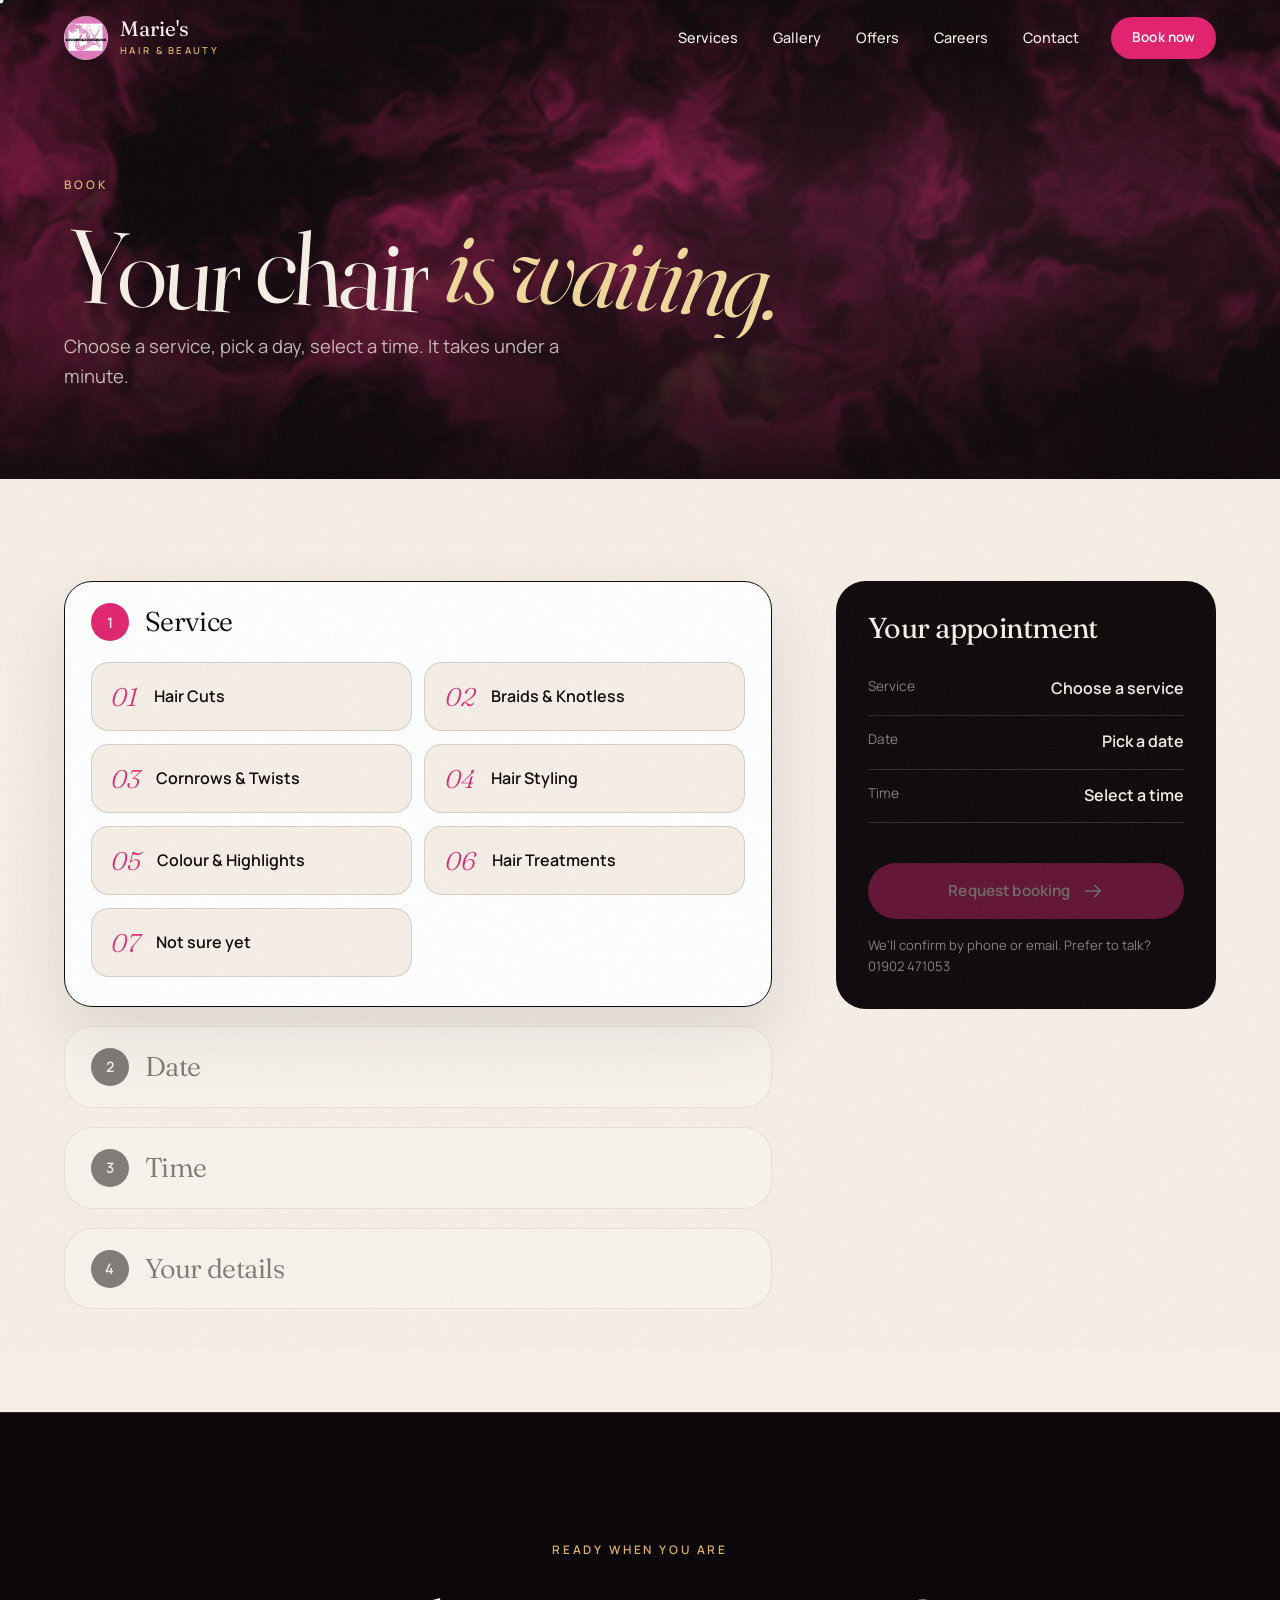
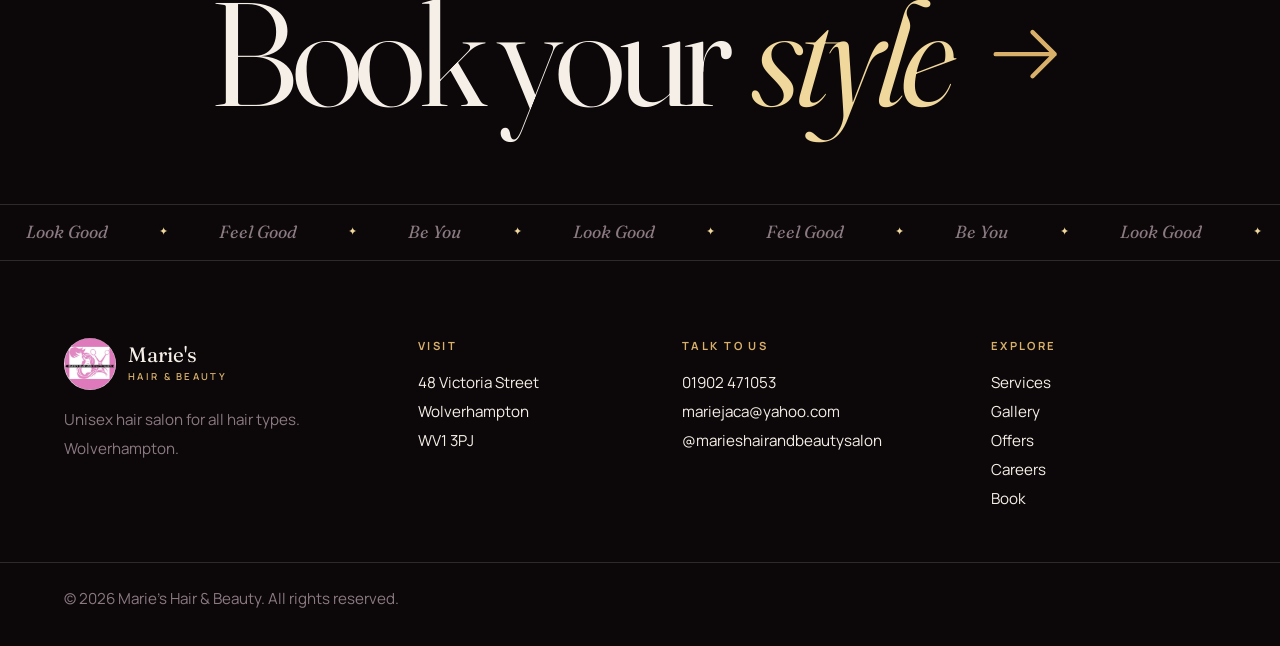
==== commit 7026f048: "Replace screenshot photos with real salon video clips (hero, work rail, gallery with video viewer) C" ====
--- a/book.html
+++ b/book.html
@@ -9,7 +9,7 @@
 <meta property="og:type" content="website">
 <meta property="og:title" content="Book Appointment | Marie's Hair & Beauty">
 <meta property="og:description" content="Book your hair appointment online at Marie's Hair & Beauty, Wolverhampton. Choose a service, date and time.">
-<meta property="og:image" content="img/braids.jpg">
+<meta property="og:image" content="video/clip3.jpg">
 <link rel="icon" href="img/logo.png">
 <link rel="preconnect" href="https://fonts.googleapis.com"><link rel="preconnect" href="https://fonts.gstatic.com" crossorigin>
 <link href="https://fonts.googleapis.com/css2?family=Fraunces:ital,opsz,wght@0,9..144,300..700;1,9..144,300..700&family=Manrope:wght@300..800&display=swap" rel="stylesheet">
--- a/style.css
+++ b/style.css
@@ -39,7 +39,7 @@
 .hgrid{position:relative;display:grid;grid-template-columns:1.15fr .85fr;gap:3rem;align-items:center;width:100%}
 .hero h1{font-size:clamp(3.4rem,9.4vw,9.4rem);line-height:.9;letter-spacing:-.04em;font-weight:350;margin-bottom:1.8rem}.hero h1 em{display:block}
 .hcta{display:flex;gap:1rem;flex-wrap:wrap;margin-top:2.2rem}
-.hpics{position:relative;height:min(68vh,620px)}.arch{position:absolute;overflow:hidden;border-radius:999px 999px 26px 26px;border:1px solid rgba(240,215,155,.5);box-shadow:0 30px 70px rgba(0,0,0,.55);will-change:transform}.arch img{width:100%;height:100%;object-fit:cover;filter:saturate(1.08) contrast(1.04)}
+.hpics{position:relative;height:min(68vh,620px)}.arch{position:absolute;overflow:hidden;border-radius:999px 999px 26px 26px;border:1px solid rgba(240,215,155,.5);box-shadow:0 30px 70px rgba(0,0,0,.55);will-change:transform}.arch video,.arch img{width:100%;height:100%;object-fit:cover;display:block;filter:saturate(1.08) contrast(1.04)}
 .a1{width:36%;height:50%;left:0;bottom:4%}.a2{width:44%;height:72%;left:30%;top:0;z-index:2}.a3{width:36%;height:50%;right:0;bottom:12%;z-index:1}
 .seal{position:absolute;z-index:4;left:-2%;top:2%;width:clamp(110px,11vw,150px);aspect-ratio:1;border-radius:50%;background:var(--gold);color:var(--ink);display:grid;place-content:center;text-align:center;line-height:1;box-shadow:0 14px 40px rgba(0,0,0,.4)}
 .seal svg{position:absolute;inset:-3px;animation:spin 22s linear infinite}.seal text{font:700 13.5px var(--sans);letter-spacing:.17em;fill:var(--ink)}.seal b{font:600 clamp(1.6rem,3vw,2.3rem) var(--serif)}.seal b small{font-size:.5em}.seal span{font:700 .6rem var(--sans);letter-spacing:.2em;text-transform:uppercase}@keyframes spin{to{rotate:360deg}}
@@ -64,7 +64,7 @@
 /* work rail */
 .work{padding-block:clamp(60px,9vw,130px) clamp(70px,10vw,140px);overflow:hidden}
 .rail{display:flex;gap:1.6rem;overflow-x:auto;padding:1rem var(--pad) 2rem;scrollbar-width:none;cursor:grab;scroll-snap-type:x proximity;scroll-padding-inline:var(--pad);align-items:flex-end}.rail::-webkit-scrollbar{display:none}.rail.drag{cursor:grabbing;scroll-snap-type:none}
-.rail figure{flex:0 0 clamp(240px,26vw,360px);scroll-snap-align:start;position:relative;transform-style:preserve-3d;transition:transform .3s var(--ease)}.rail figure img{width:100%;aspect-ratio:4/5;object-fit:cover;border-radius:999px 999px 24px 24px;border:1px solid rgba(240,215,155,.4);user-select:none;-webkit-user-drag:none}.rail figure:first-child img{aspect-ratio:2/3}
+.rail figure{flex:0 0 clamp(240px,26vw,360px);scroll-snap-align:start;position:relative;transform-style:preserve-3d;transition:transform .3s var(--ease)}.rail figure video{width:100%;aspect-ratio:3/4;object-fit:cover;display:block;background:#1d1117;border-radius:999px 999px 24px 24px;border:1px solid rgba(240,215,155,.4);user-select:none;pointer-events:none}.rail figure:nth-child(even) video{aspect-ratio:4/5}
 .rail figcaption{font:italic 1.2rem var(--serif);margin-top:.9rem;color:var(--gold2)}
 .railend{flex:0 0 clamp(200px,20vw,280px);align-self:center;aspect-ratio:1;border-radius:50%;background:var(--pink);display:grid;place-content:center;justify-items:center;gap:.6rem;font:italic 1.6rem var(--serif);text-align:center;transition:.4s var(--ease)}.railend:hover{background:var(--gold);color:var(--ink);scale:1.04}
 /* offer */
@@ -83,9 +83,10 @@
 /* inner pages */
 .sv{display:grid;grid-template-columns:90px 1fr auto;gap:2rem;align-items:center;padding:clamp(1.8rem,3.5vw,3rem) 0;border-bottom:1px solid var(--lineD)}.sv:first-child{border-top:1px solid var(--lineD)}.sv .n{font:italic 300 3.4rem var(--serif);color:var(--pink);line-height:1}.sv h2{font-size:clamp(2rem,4vw,3.4rem);font-weight:350;margin-bottom:.5rem}.sv p{max-width:560px}.sv p.mut{margin-top:.4rem;font-size:.92rem}
 .note{margin:2.6rem 0;background:var(--ink);color:var(--cream);border-radius:22px;padding:1.4rem 1.8rem;display:flex;gap:1rem;align-items:center;flex-wrap:wrap}.note b{color:var(--gold);letter-spacing:.14em;text-transform:uppercase;font-size:.75rem}
-.masonry{display:grid;grid-template-columns:repeat(4,1fr);gap:1.4rem;align-items:start}.masonry .gt:nth-child(2){margin-top:4rem}.masonry .gt:nth-child(4){margin-top:2rem}.gt{display:block;position:relative;width:100%;border-radius:999px 999px 26px 26px;overflow:hidden;background:#d9cfc6;text-align:left}.gt:nth-child(2n){border-radius:26px 26px 999px 999px}.gt img{width:100%;transition:transform .8s var(--ease),filter .5s}.gt:hover img{transform:scale(1.07)}.gt span{position:absolute;left:1.2rem;right:1.2rem;bottom:1.4rem;color:#fff;font:italic 1.25rem var(--serif);opacity:0;translate:0 12px;transition:.5s var(--ease);text-shadow:0 2px 12px rgba(0,0,0,.6)}.gt:hover span{opacity:1;translate:0}.gt:after{content:"";position:absolute;inset:0;background:linear-gradient(transparent 50%,rgba(12,7,9,.7));opacity:0;transition:.5s}.gt:hover:after{opacity:1}
+.masonry{display:grid;grid-template-columns:repeat(3,1fr);gap:1.6rem;align-items:start}.masonry .gt:nth-child(3n+2){margin-top:4rem}.gt{display:block;position:relative;width:100%;aspect-ratio:3/4;border-radius:999px 999px 26px 26px;overflow:hidden;background:#1d1117;text-align:left;padding:0}.gt:nth-child(even){border-radius:26px 26px 999px 999px}.gt video{position:absolute;inset:0;width:100%;height:100%;object-fit:cover;transition:transform .8s var(--ease)}.gt:hover video{transform:scale(1.06)}.gt span{position:absolute;left:0;right:0;bottom:1.6rem;text-align:center;color:#fff;font:italic 1.3rem var(--serif);text-shadow:0 2px 14px rgba(0,0,0,.7);z-index:2}.gt:nth-child(even) span{bottom:auto;top:1.6rem}.gt:after{content:"";position:absolute;inset:0;background:linear-gradient(transparent 55%,rgba(12,7,9,.65));pointer-events:none}.gt:nth-child(even):after{background:linear-gradient(rgba(12,7,9,.6),transparent 45%)}
+.gt.ig{background:linear-gradient(135deg,var(--pinkd),var(--pink));color:#fff;display:flex;flex-direction:column;justify-content:center;align-items:center;text-align:center;gap:.4rem;padding:2rem;border-radius:26px}.gt.ig:after{display:none}.gt.ig em{font:italic 1.4rem var(--serif);color:var(--gold2)}.gt.ig b{font:350 clamp(2rem,3.4vw,3.2rem) var(--serif);line-height:1}.gt.ig small{font-size:.8rem;opacity:.85;margin-bottom:1rem}.gt.ig .ar{width:40px;height:40px;rotate:-45deg;transition:.4s var(--ease)}.gt.ig:hover .ar{rotate:0}
 .igcard{margin-top:3rem;background:var(--ink);color:var(--cream);border-radius:32px;padding:clamp(1.8rem,4vw,3.4rem);display:flex;justify-content:space-between;align-items:center;gap:2rem;flex-wrap:wrap}.igcard h2{font-size:clamp(2rem,4vw,3.4rem);font-weight:350}
-.lb{position:fixed;inset:0;z-index:200;background:rgba(12,7,9,.96);display:flex;align-items:center;justify-content:center}.lb[hidden]{display:none}.lb figure{text-align:center}.lb img{max-width:min(90vw,620px);max-height:76vh;border-radius:24px;margin:auto}.lb figcaption{color:var(--gold2);font:italic 1.3rem var(--serif);margin-top:1rem}.lb button{position:absolute;width:54px;height:54px;border-radius:50%;background:rgba(255,255,255,.1);color:#fff;font-size:2rem;line-height:1;transition:.3s}.lb button:hover{background:var(--pink)}.lx{top:20px;right:20px}.lp{left:20px}.ln{right:20px}
+.lb{position:fixed;inset:0;z-index:200;background:rgba(12,7,9,.96);display:flex;align-items:center;justify-content:center}.lb[hidden]{display:none}.lb figure{text-align:center}.lb video{max-width:min(92vw,420px);max-height:80vh;border-radius:24px;margin:auto;display:block;background:#000}.lb figcaption{color:var(--gold2);font:italic 1.3rem var(--serif);margin-top:1rem}.lb button{position:absolute;width:54px;height:54px;border-radius:50%;background:rgba(255,255,255,.1);color:#fff;font-size:2rem;line-height:1;transition:.3s}.lb button:hover{background:var(--pink)}.lx{top:20px;right:20px}.lp{left:20px}.ln{right:20px}
 .two{display:grid;grid-template-columns:1fr 1fr;gap:clamp(2rem,6vw,6rem);align-items:start}.h2s{font-size:clamp(1.8rem,3vw,2.6rem);font-weight:350;margin:2rem 0 1rem}.two>div>.h2s:first-child{margin-top:0}
 .ticks{list-style:none}.ticks li{position:relative;padding:.7rem 0 .7rem 2.2rem;border-bottom:1px solid var(--lineD)}.ticks li:before{content:"";position:absolute;left:0;top:1.05rem;width:1.1rem;height:1.1rem;border-radius:50%;background:var(--pink) url("data:image/svg+xml,%3Csvg xmlns='http://www.w3.org/2000/svg' viewBox='0 0 24 24' fill='none' stroke='white' stroke-width='3.5' stroke-linecap='round' stroke-linejoin='round'%3E%3Cpath d='M5 12.5l4.5 4.5L19 7'/%3E%3C/svg%3E") center/70% no-repeat}
 .nlist{counter-reset:n;list-style:none}.nlist li{counter-increment:n;position:relative;padding:1rem 0 1rem 3.6rem;border-bottom:1px solid var(--lineD)}.nlist li:before{content:counter(n);position:absolute;left:0;top:.6rem;font:italic 300 2.4rem var(--serif);color:var(--pink);line-height:1}
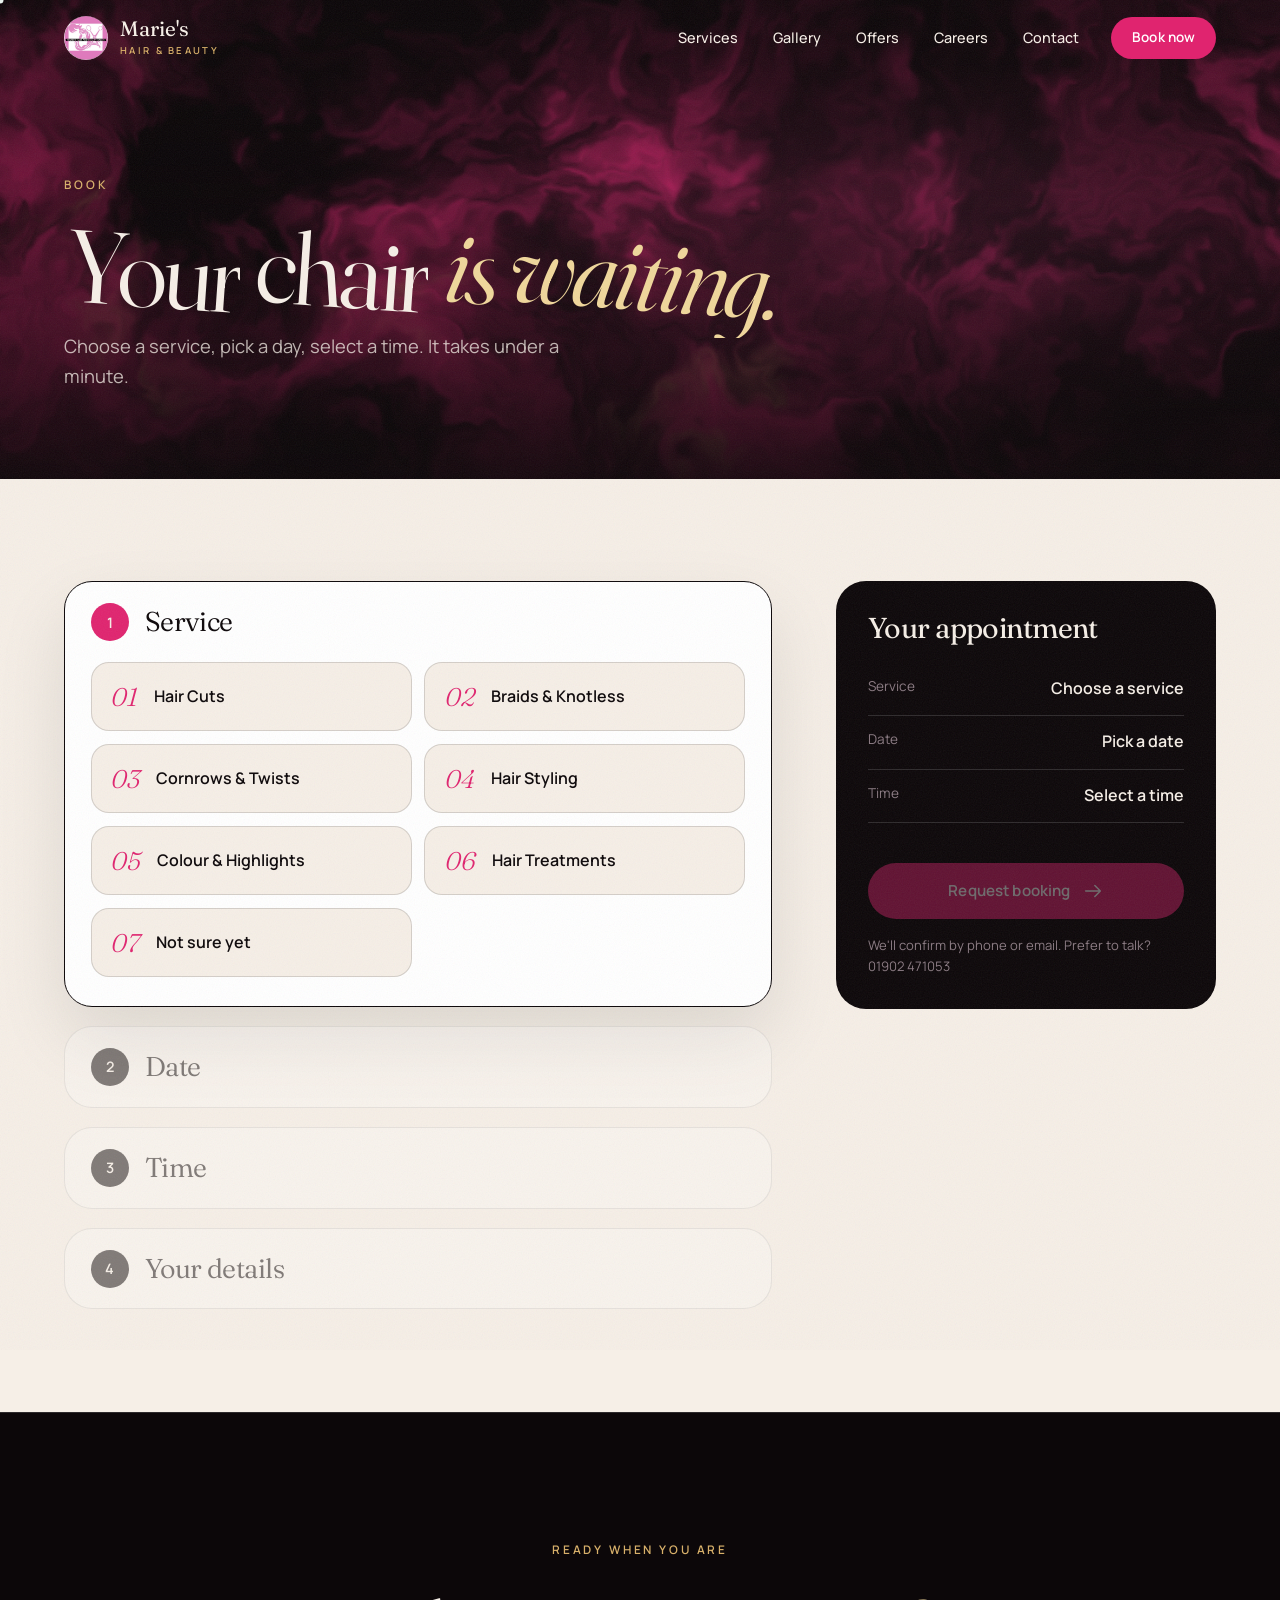
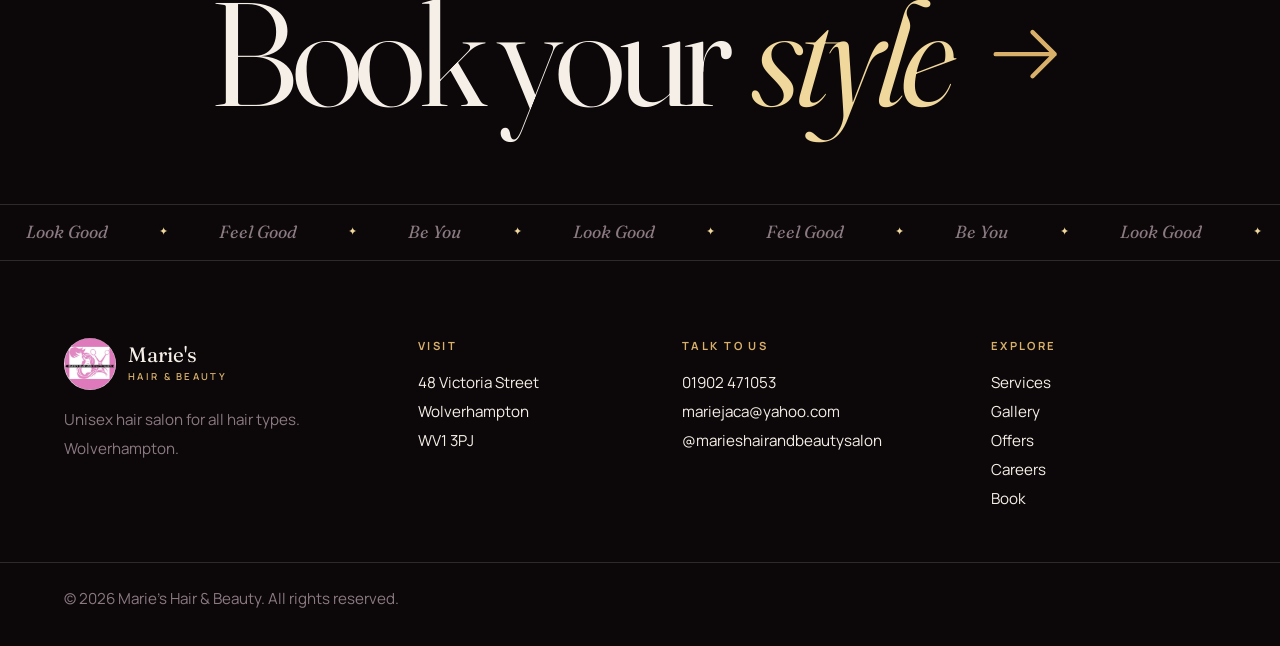
==== commit e34b60fd: "Add favicon, app icons, web manifest and social share image from the logo Co-Authored-By: Claude Son" ====
--- a/book.html
+++ b/book.html
@@ -6,15 +6,31 @@
 <title>Book Appointment | Marie's Hair & Beauty</title>
 <meta name="description" content="Book your hair appointment online at Marie's Hair & Beauty, Wolverhampton. Choose a service, date and time.">
 <meta name="theme-color" content="#0c0709">
+<link rel="canonical" href="https://maries-hair-and-beauty.vercel.app/book.html">
 <meta property="og:type" content="website">
+<meta property="og:site_name" content="Marie's Hair &amp; Beauty">
+<meta property="og:locale" content="en_GB">
+<meta property="og:url" content="https://maries-hair-and-beauty.vercel.app/book.html">
 <meta property="og:title" content="Book Appointment | Marie's Hair & Beauty">
 <meta property="og:description" content="Book your hair appointment online at Marie's Hair & Beauty, Wolverhampton. Choose a service, date and time.">
-<meta property="og:image" content="video/clip3.jpg">
-<link rel="icon" href="img/logo.png">
+<meta property="og:image" content="https://maries-hair-and-beauty.vercel.app/img/og-image.jpg">
+<meta property="og:image:width" content="1200">
+<meta property="og:image:height" content="630">
+<meta property="og:image:alt" content="Marie's Hair &amp; Beauty: Look Good. Feel Good. Be You.">
+<meta name="twitter:card" content="summary_large_image">
+<meta name="twitter:title" content="Book Appointment | Marie's Hair & Beauty">
+<meta name="twitter:description" content="Book your hair appointment online at Marie's Hair & Beauty, Wolverhampton. Choose a service, date and time.">
+<meta name="twitter:image" content="https://maries-hair-and-beauty.vercel.app/img/og-image.jpg">
+<meta name="apple-mobile-web-app-title" content="Marie's">
+<link rel="icon" href="favicon.ico" sizes="any">
+<link rel="icon" type="image/png" sizes="32x32" href="img/favicon-32.png">
+<link rel="icon" type="image/png" sizes="192x192" href="img/favicon-192.png">
+<link rel="apple-touch-icon" href="img/apple-touch-icon.png">
+<link rel="manifest" href="site.webmanifest">
 <link rel="preconnect" href="https://fonts.googleapis.com"><link rel="preconnect" href="https://fonts.gstatic.com" crossorigin>
 <link href="https://fonts.googleapis.com/css2?family=Fraunces:ital,opsz,wght@0,9..144,300..700;1,9..144,300..700&family=Manrope:wght@300..800&display=swap" rel="stylesheet">
 <link rel="stylesheet" href="style.css">
-<script type="application/ld+json">{"@context":"https://schema.org","@type":"HairSalon","name":"Marie's Hair & Beauty","telephone":"+441902471053","email":"mariejaca@yahoo.com","url":"https://maries-hair-and-beauty.vercel.app/","sameAs":["https://www.instagram.com/marieshairandbeautysalon/"],"address":{"@type":"PostalAddress","streetAddress":"48 Victoria Street","addressLocality":"Wolverhampton","postalCode":"WV1 3PJ","addressCountry":"GB"}}</script>
+<script type="application/ld+json">{"@context":"https://schema.org","@type":"HairSalon","name":"Marie's Hair & Beauty","telephone":"+441902471053","email":"mariejaca@yahoo.com","url":"https://maries-hair-and-beauty.vercel.app/","logo":"https://maries-hair-and-beauty.vercel.app/img/icon-512.png","image":"https://maries-hair-and-beauty.vercel.app/img/og-image.jpg","sameAs":["https://www.instagram.com/marieshairandbeautysalon/"],"address":{"@type":"PostalAddress","streetAddress":"48 Victoria Street","addressLocality":"Wolverhampton","postalCode":"WV1 3PJ","addressCountry":"GB"}}</script>
 </head>
 <body class="pg-book">
 <div class="grain" aria-hidden="true"></div><div class="prog" aria-hidden="true"></div>
